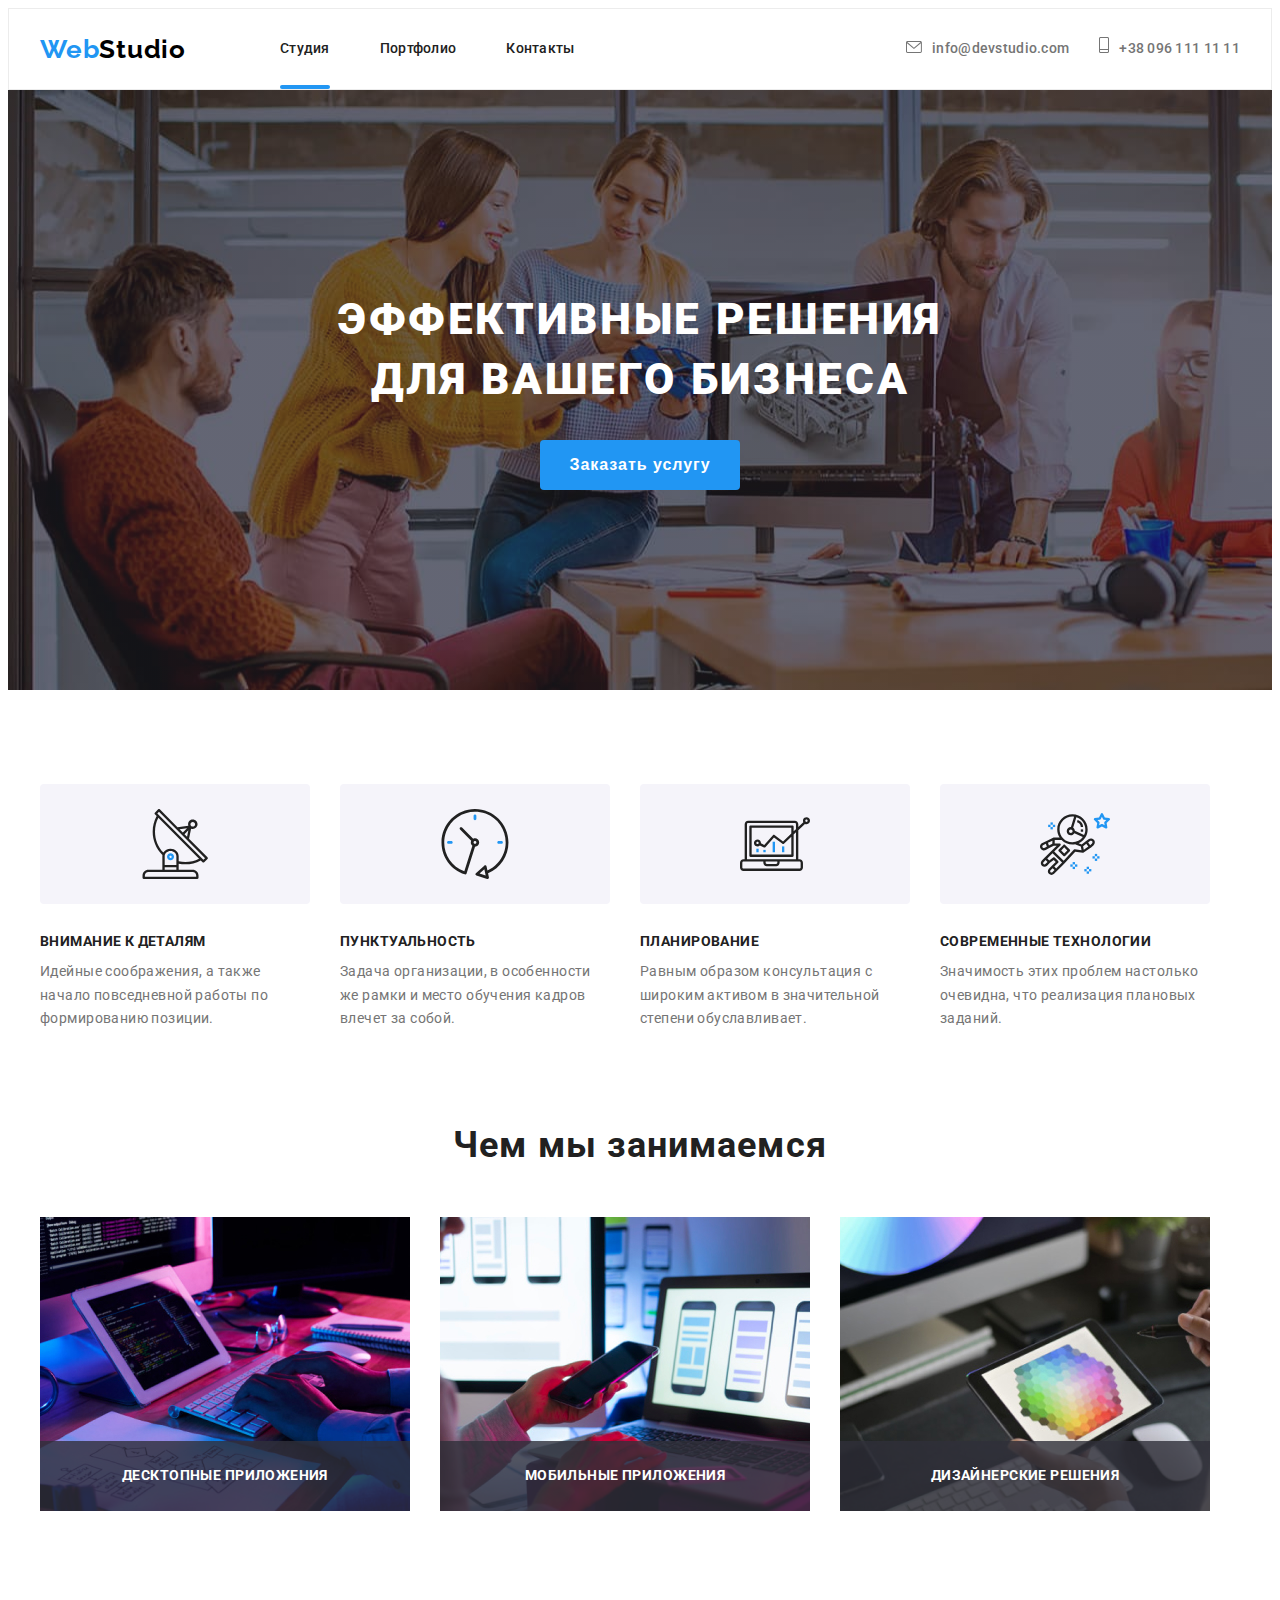
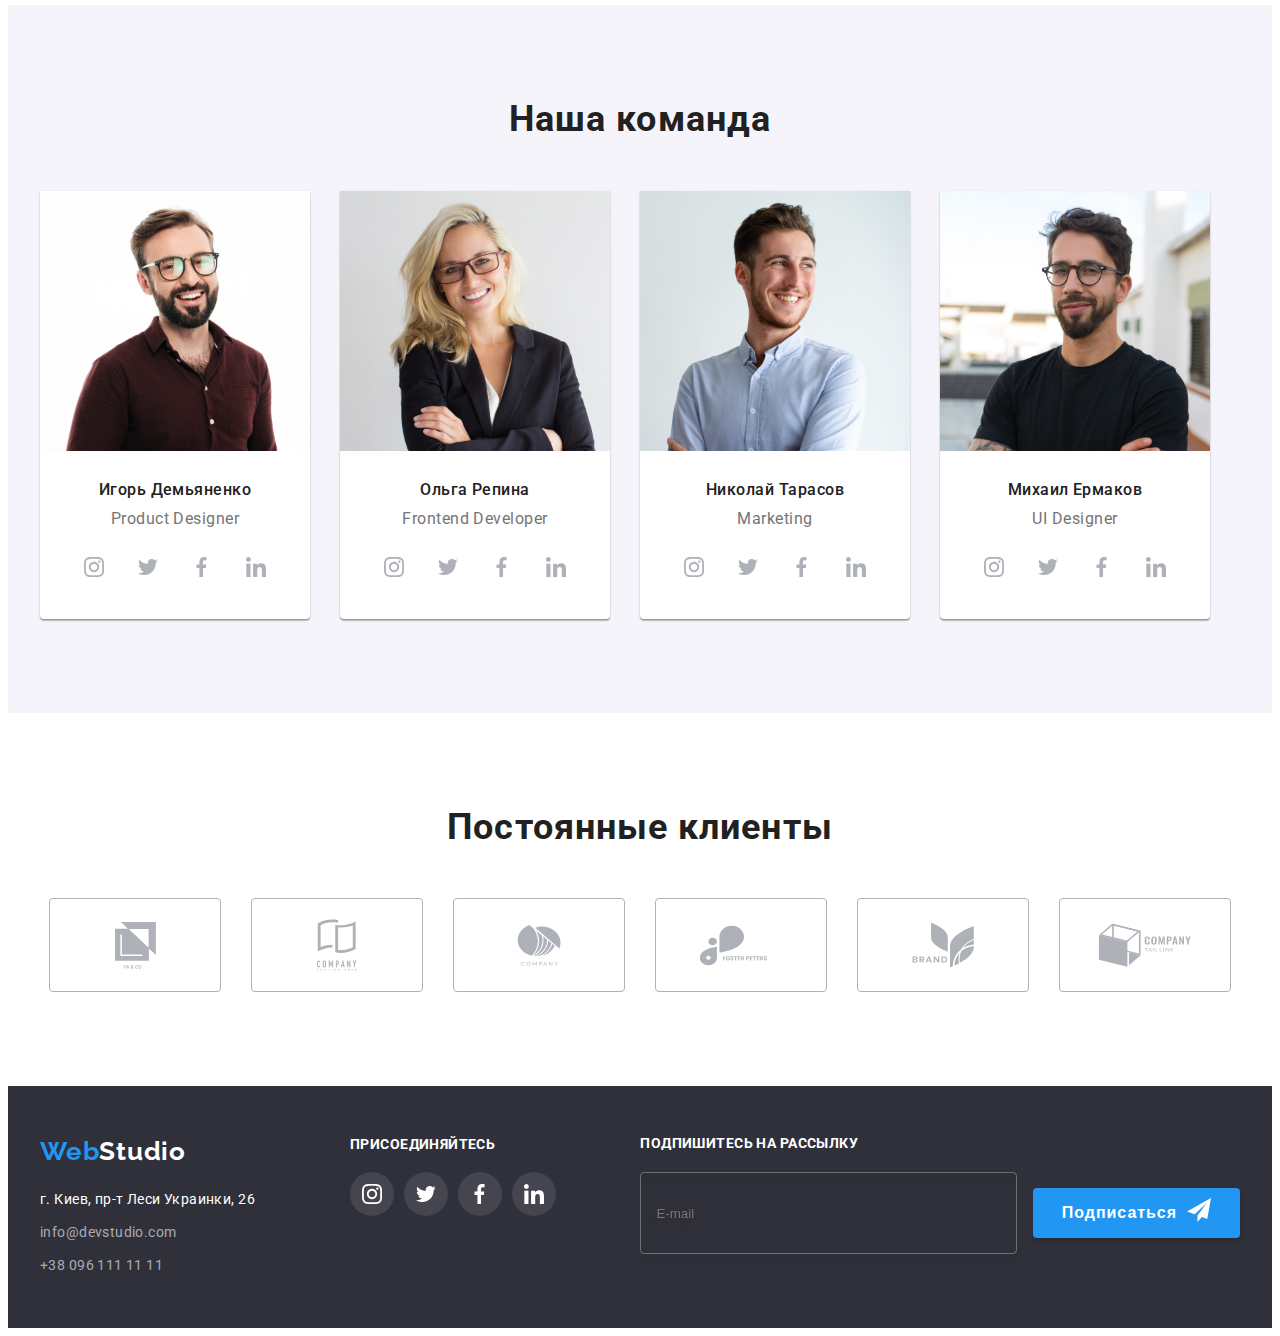
==== index.html @ 1a4e384a "Initial commit" ====
<!DOCTYPE html>
<html lang="ru">
    <head>
        <meta charset="utf-8" />
        <meta name="viewport" content="width=divice-width, initial-scale=1.0" />
        <title> WebStudio </title>
        <link rel="preconnect" href="https://fonts.googleapis.com">
        <link rel="preconnect" href="https://fonts.gstatic.com" crossorigin>
        <link
            href="https://fonts.googleapis.com/css2?family=Raleway:wght@700&family=Roboto:wght@400;500;700;900&display=swap"
            rel="stylesheet">
        <link rel="stylesheet" href="https://cdnjs.cloudflare.com/ajax/libs/modern-normalize/1.1.0/modern-normalize.min.css"
            integrity="sha512-wpPYUAdjBVSE4KJnH1VR1HeZfpl1ub8YT/NKx4PuQ5NmX2tKuGu6U/JRp5y+Y8XG2tV+wKQpNHVUX03MfMFn9Q=="
            crossorigin="anonymous" referrerpolicy="no-referrer" />
        <link rel="stylesheet" href="./css/styles.css">
        <link rel="stylesheet" href="./css/main.css">
    </head>
    <body>
        <header class="header">
            <div class="container header__container">
                <a class="header__logo logo link" href="/">Web<span class="logo__black">Studio</span></a>
                <nav class="nav">
                    <ul class="nav-list header__list list">
                        <li class="nav-list__item">
                            <a class="link nav-list__link nav-list__link--current" href="/">Студия</a>
                        </li>
                        <li class="nav-list__item">
                            <a class="link nav-list__link" href="./portfolio.html">Портфолио</a>
                        </li>
                        <li class="nav-list__item">
                            <a class="link nav-list__link" href="#">Контакты</a>
                        </li>
                    </ul>
                </nav>
                <ul class="list header__list header-contacts">
                    <li class="header-contacts__item">
                        <a class="link header-contacts__link" href="mailto:info@devstudio.com"><svg class="header-contacts__icon" width="16" height="12"><use href="./images/icons.svg#icon-envelope"></use></svg>info@devstudio.com</a>
                    </li>
                    <li class="header-contacts__item">
                        <a class="link header-contacts__link" href="tel:+380961111111"><svg class="header-contacts__icon" width="10" height="16"><use href="./images/icons.svg#icon-phone"></use></svg>+38 096 111 11 11</a>
                    </li>
                </ul>
            </div>
        </header>

        

        <main>
            <section class="hero">
                <div class="container hero__container">
                    <h1 class="hero__title">Эффективные решения <br /> для вашего бизнеса</h1>
                    <button data-modal-open class="button hero__button" type="button">Заказать услугу</button>
                </div>
            </section>
            <section class="advantages">
                <div class="advantages__container container">
                    <h2 class="visually-hidden">Наши преймущества</h2>
                    <ul class="advantages__list">
                        <li class="advantages__item">
                            <div class="advantages__icon-box">
                                <svg class="advantages__icon" width="70" height="70"><use href="./images/icons.svg#icon-antenna"></use></svg>
                            </div>
                            <h3 class="advantages__title title">
                                Внимание к деталям
                            </h3>
                            <p class="advantages__text">
                                Идейные соображения, а также начало повседневной работы по формированию позиции.
                            </p>
                        </li>
                        <li class="advantages__item">
                            <div class="advantages__icon-box">
                                <svg class="advantages__icon" width="70" height="70">
                                    <use href="./images/icons.svg#icon-clock"></use>
                                </svg>
                            </div>
                            <h3 class="advantages__title title">
                                Пунктуальность
                            </h3>
                            <p class="advantages__text">
                                Задача организации, в особенности же рамки и место обучения кадров влечет за собой.
                            </p>
                        </li>
                        <li class="advantages__item">
                            <div class="advantages__icon-box">
                                <svg class="advantages__icon" width="70" height="70">
                                    <use href="./images/icons.svg#icon-diagram"></use>
                                </svg>
                            </div>
                            <h3 class="advantages__title title">
                                Планирование
                            </h3>
                            <p class="advantages__text">
                                Равным образом консультация с широким активом в значительной степени обуславливает.
                            </p>
                        </li>
                        <li class="advantages__item">
                            <div class="advantages__icon-box">
                                <svg class="advantages__icon" width="70" height="70">
                                    <use href="./images/icons.svg#icon-astronaut"></use>
                                </svg>
                            </div>
                            <h3 class="advantages__title title">
                                Современные технологии
                            </h3>
                            <p class="advantages__text">
                                Значимость этих проблем настолько очевидна, что реализация плановых заданий.
                            </p>
                        </li>
                    </ul>
                </div>
            </section>
            <section class="work">
                <div class="work__container container">
                    <h2 class="work__title title">Чем мы занимаемся</h2>
                    <ul class="work__list list">
                        <li class="work__item">
                            <img src="./images/section-photo1.jpg" alt="Програмист за роботой" width="370" height="294">
                            <p class="work__text">Десктопные приложения</p>
                        </li>
                        <li class="work__item">
                            <img src="./images/section-photo2.jpg" alt="Разработка мобильных приложений" width="370" height="294">
                            <p class="work__text">Мобильные приложения</p>
                        </li>
                        <li class="work__item">
                            <img src="./images/section-photo3.jpg" alt="Веб-дизайн" width="370" height="294">
                            <p class="work__text">Дизайнерские решения</p>
                        </li>
                    </ul>
                </div>
            </section>
            <section class="team">
                <div class="team__container container">
                    <h2 class="team__title title">Наша команда</h2>
                    <ul class="team__list list cards">
                        <li class="cards__item">
                            <img src="./images/ihor.jpg" alt="Игорь Демьяненко" width="270" height="260" />
                            <h3 class="cards__title title">Игорь Демьяненко</h3>
                            <p class="cards__text">Product Designer</p>
                            <ul class="list cards__social social">
                                <li class="social__item">
                                    <a class="social__link" href="https://www.instagram.com/" target="_blank" rel="noopener noreferrer">
                                        <svg class="social__icon" width="20" height="20">
                                            <use href="./images/icons.svg#icon-instagram"></use>
                                        </svg>
                                    </a>
                                </li>
                                <li class="social__item">
                                    <a class="social__link" href="https://www.twitter.com/" target="_blank" rel="noopener noreferrer">
                                        <svg class="social__icon" width="20" height="20">
                                            <use href="./images/icons.svg#icon-twitter"></use>
                                        </svg>
                                    </a>
                                </li>
                                <li class="social__item">
                                    <a class="social__link" href="https://www.facebook.com/" target="_blank" rel="noopener noreferrer">
                                        <svg class="social__icon" width="20" height="20">
                                            <use href="./images/icons.svg#icon-facebook"></use>
                                        </svg>
                                    </a>
                                </li>
                                <li class="social__item">
                                    <a class="social__link" href="https://www.linkedin.com/" target="_blank" rel="noopener noreferrer">
                                        <svg class="social__icon" width="20" height="20">
                                            <use href="./images/icons.svg#icon-linkedin"></use>
                                        </svg>
                                    </a>
                                </li>
                            </ul>
                        </li>
                        <li class="cards__item">
                            <img src="./images/olga.jpg" alt="Ольга Репина" width="270" height="260" />
                            <h3 class="cards__title title">Ольга Репина</h3>
                            <p class="cards__text">Frontend Developer</p>
                            <ul class="list cards__social social">
                                <li class="social__item">
                                    <a class="social__link" href="https://www.instagram.com/" target="_blank" rel="noopener noreferrer">
                                        <svg class="social__icon" width="20" height="20">
                                            <use href="./images/icons.svg#icon-instagram"></use>
                                        </svg>
                                    </a>
                                </li>
                                <li class="social__item">
                                    <a class="social__link" href="https://www.twitter.com/" target="_blank" rel="noopener noreferrer">
                                        <svg class="social__icon" width="20" height="20">
                                            <use href="./images/icons.svg#icon-twitter"></use>
                                        </svg>
                                    </a>
                                </li>
                                <li class="social__item">
                                    <a class="social__link" href="https://www.facebook.com/" target="_blank" rel="noopener noreferrer">
                                        <svg class="social__icon" width="20" height="20">
                                            <use href="./images/icons.svg#icon-facebook"></use>
                                        </svg>
                                    </a>
                                </li>
                                <li class="social__item">
                                    <a class="social__link" href="https://www.linkedin.com/" target="_blank" rel="noopener noreferrer">
                                        <svg class="social__icon" width="20" height="20">
                                            <use href="./images/icons.svg#icon-linkedin"></use>
                                        </svg>
                                    </a>
                                </li>
                            </ul>
                        </li>
                        <li class="cards__item">
                            <img src="./images/nikolay.jpg" alt="Николай Тарасов" width="270" height="260" />
                            <h3 class="cards__title title">Николай Тарасов</h3>
                            <p class="cards__text">Marketing</p>
                            <ul class="list cards__social social">
                                <li class="social__item">
                                    <a class="social__link" href="https://www.instagram.com/" target="_blank" rel="noopener noreferrer">
                                        <svg class="social__icon" width="20" height="20">
                                            <use href="./images/icons.svg#icon-instagram"></use>
                                        </svg>
                                    </a>
                                </li>
                                <li class="social__item">
                                    <a class="social__link" href="https://www.twitter.com/" target="_blank" rel="noopener noreferrer">
                                        <svg class="social__icon" width="20" height="20">
                                            <use href="./images/icons.svg#icon-twitter"></use>
                                        </svg>
                                    </a>
                                </li>
                                <li class="social__item">
                                    <a class="social__link" href="https://www.facebook.com/" target="_blank" rel="noopener noreferrer">
                                        <svg class="social__icon" width="20" height="20">
                                            <use href="./images/icons.svg#icon-facebook"></use>
                                        </svg>
                                    </a>
                                </li>
                                <li class="social__item">
                                    <a class="social__link" href="https://www.linkedin.com/" target="_blank" rel="noopener noreferrer">
                                        <svg class="social__icon" width="20" height="20">
                                            <use href="./images/icons.svg#icon-linkedin"></use>
                                        </svg>
                                    </a>
                                </li>
                            </ul>
                        </li>
                        <li class="cards__item">
                            <img src="./images/mikhail.jpg" alt="Михаил Ермаков" width="270" height="260" />
                            <h3 class="cards__title title">Михаил Ермаков</h3>
                            <p class="cards__text">UI Designer</p>
                            <ul class="list cards__social social">
                                <li class="social__item">
                                    <a class="social__link" href="https://www.instagram.com/" target="_blank" rel="noopener noreferrer">
                                        <svg class="social__icon" width="20" height="20">
                                            <use href="./images/icons.svg#icon-instagram"></use>
                                        </svg>
                                    </a>
                                </li>
                                <li class="social__item">
                                    <a class="social__link" href="https://www.twitter.com/" target="_blank" rel="noopener noreferrer">
                                        <svg class="social__icon" width="20" height="20">
                                            <use href="./images/icons.svg#icon-twitter"></use>
                                        </svg>
                                    </a>
                                </li>
                                <li class="social__item">
                                    <a class="social__link" href="https://www.facebook.com/" target="_blank" rel="noopener noreferrer">
                                        <svg class="social__icon" width="20" height="20">
                                            <use href="./images/icons.svg#icon-facebook"></use>
                                        </svg>
                                    </a>
                                </li>
                                <li class="social__item">
                                    <a class="social__link" href="https://www.linkedin.com/" target="_blank" rel="noopener noreferrer">
                                        <svg class="social__icon" width="20" height="20">
                                            <use href="./images/icons.svg#icon-linkedin"></use>
                                        </svg>
                                    </a>
                                </li>
                            </ul>
                        </li>
                    </ul>
                </div> 
            </section>
            <section class="clients">
                <div class="clients__container container">
                    <h2 class="clients__title title">Постоянные клиенты</h2>
                    <ul class="clients__list">
                        <li class="clients__item">
                            <a class="clients__link" href="#">
                                <svg class="icon" width="41" height="47">
                                    <use href="./images/icons.svg#icon-company-01"></use>
                                </svg>
                            </a>
                        </li>
                        <li class="clients__item">
                            <a class="clients__link" href="#">
                                <svg class="icon" width="40" height="52">
                                    <use href="./images/icons.svg#icon-company-02"></use>
                                </svg>
                            </a>
                        </li>
                        <li class="clients__item">
                            <a class="clients__link" href="#">
                                <svg class="icon" width="44" height="42">
                                    <use href="./images/icons.svg#icon-company-03"></use>
                                </svg>
                            </a>
                        </li>
                        <li class="clients__item">
                            <a class="clients__link" href="#">
                                <svg class="icon" width="85" height="41">
                                    <use href="./images/icons.svg#icon-company-04"></use>
                                </svg>
                            </a>
                        </li>
                        <li class="clients__item">
                            <a class="clients__link" href="#">
                                <svg class="icon" width="63" height="46">
                                    <use href="./images/icons.svg#icon-company-05"></use>
                                </svg>
                            </a>
                        </li>
                        <li class="clients__item">
                            <a class="clients__link" href="#">
                                <svg class="icon" width="94" height="44">
                                    <use href="./images/icons.svg#icon-company-06"></use>
                                </svg>
                            </a>
                        </li>
                    </ul>
                </div>
            </section>
        </main>
        <footer class="footer">
            <div class="footer__container container">
                <div class="footer__contacts">
                    <a class="footer__logo logo link" href="/">Web<span class="logo__white">Studio</span></a>
                    <address class="footer__address address">
                        <ul class="list address__list">
                            <li class="address__item">
                                <a class="address__link address__mapping link" href="https://goo.gl/maps/MKQ6ixuW8aqWwScH6">г. Киев, пр-т Леси Украинки, 26</a>
                            </li>
                            <li class="address__item">
                                <a class="address__link link" href="mailto:info@devstudio.com">info@devstudio.com</a>
                            </li>
                            <li class="address__item">
                                <a class="address__link link" href="tel:+380961111111">+38 096 111 11 11</a>
                            </li>
                        </ul>
                    </address>
                </div>
                <div class="footer__social-box social-box">
                    <p class="social-box__text">присоединяйтесь</p>
                    <ul class="list footer__social social">
                        <li class="social__item">
                            <a class="social__link social__link--footer" href="https://www.instagram.com/" target="_blank" rel="noopener noreferrer">
                                <svg class="social__icon social__icon--footer" width="20" height="20">
                                    <use href="./images/icons.svg#icon-instagram"></use>
                                </svg>
                            </a>
                        </li>
                        <li class="social__item">
                            <a class="social__link social__link--footer" href="https://www.twitter.com/" target="_blank" rel="noopener noreferrer">
                                <svg class="social__icon social__icon--footer" width="20" height="20">
                                    <use href="./images/icons.svg#icon-twitter"></use>
                                </svg>
                            </a>
                        </li>
                        <li class="social__item">
                            <a class="social__link social__link--footer" href="https://www.facebook.com/" target="_blank" rel="noopener noreferrer">
                                <svg class="social__icon social__icon--footer" width="20" height="20">
                                    <use href="./images/icons.svg#icon-facebook"></use>
                                </svg>
                            </a>
                        </li>
                        <li class="social__item">
                            <a class="social__link social__link--footer " href="https://www.linkedin.com/" target="_blank" rel="noopener noreferrer">
                                <svg class="social__icon social__icon--footer" width="20" height="20">
                                    <use href="./images/icons.svg#icon-linkedin"></use>
                                </svg>
                            </a>
                        </li>
                    </ul>
                </div>
                <div class="footer__join-box join">
                    <p class="join__text">Подпишитесь на рассылку</p>
                    <form class="join__mail">
                        <label class="join__mail-field">
                            <input type="email" 
                            name="mail" 
                            class="join__mail-input" 
                            placeholder="E-mail"/>
                        </label>
                        <button type="join__submit" class="button join__submit">Подписаться
                            <svg class="join__icon" width="24" height="24">
                                <use href="./images/icons.svg#icon-send"></use>
                            </svg>
                        </button>
                    </form>
                </div>
            </div>
        </footer>
        <div class="backdrop is-hidden" data-modal>
            <div class="modal">
                <button class="modal__close" data-modal-close><svg class="close-icon" width="11" height="11">
                        <use href="./images/icons.svg#icon-close">
        
                        </use>
                    </svg>
                </button>
                <p class="modal__title">Оставьте свои данные, мы вам перезвоним</p>
                <form class="modal__form">
                    <div class="modal__field">
                        <label for="user-name" class="modal__label">Имя</label>
                        <div class="modal__input-wrap">
                            <input type="text" class="modal__input" name="user-name" id="user-name" minlength="5" required />
                            <svg class="modal__icon" width="18" height="18">
                                <use href="./images/icons.svg#icon-name"></use>
                            </svg>
                        </div>
                    </div>
                    <div class="modal__field">
                        <label for="user-tel" class="modal__label">Телефон</label>
                        <div class="modal__input-wrap">
                            <input type="tel" class="modal__input" name="user-tel" id="user-tel" required />
                            <svg class="modal__icon" width="18" height="18">
                                <use href="./images/icons.svg#icon-tel"></use>
                            </svg>
                        </div>
                    </div>
                    <div class="modal__field">
                        <label for="user-email" class="modal__label">Почта</label>
                        <div class="modal__input-wrap">
                            <input type="email" class="modal__input" name="user-email" id="user-email" required />
                            <svg class="modal__icon" width="18" height="18">
                                <use href="./images/icons.svg#icon-mail"></use>
                            </svg>
                        </div>
                    </div>
                    <div class="modal__field">
                        <label for="user-text" class="modal__label">Комментарий</label>
                        <textarea class="modal__text" name="user-text" id="user-text" placeholder="Введите текст"></textarea>
                    </div>
                    <input type="checkbox" name="policy" id="policy" class="modal__check visually-hidden">
                    <label class="modal__check-text" for="policy">Соглашаюсь с рассылкой и принимаю&nbsp;<a class="modal__terms">Условия
                            договора</a></label>
                    <div class="modal__button-wrap">
                        <button class="modal__button" type="submit">Отправить</button>
                    </div>
                </form>
            </div>
        </div>
        <script src="js/modal.js"></script>
    </body>
</html>
---- css/styles.css ----
/* General styles */

/* Logo  */

/* Rest of the header */

/* Hero */

/* Advantages */

/* Work section */

/* Team section  */

/* Our clients */

/* Footer */

/* Backdrop-modal  */

/* Portfolio */
---- css/main.css ----
.visually-hidden {
  position: absolute;
  white-space: nowrap;
  width: 1px;
  height: 1px;
  overflow: hidden;
  border: 0;
  padding: 0;
  clip: rect(0 0 0 0);
  clip-path: inset(50%);
  margin: -1px;
}

:root {
  --primary-text-color: #757575;
  --primary-bg-color: #ffffff;
  --secondary-bg-color: #f5f4fa;
  --footer-hero-bg-color: #2f303a;
  --title-link-color: #212121;
  --secondary-link-color: #757575;
  --accent-color: #2196f3;
  --logo-up-color: #000000;
  --logo-down-color: #ffffff;
  --address-color: #ffffff;
  --address-secondary-color: rgba(255, 255, 255, 0.6);
}

.backdrop {
  position: fixed;
  top: 0;
  left: 0;
  width: 100vw;
  height: 100vh;
  background-color: rgba(0, 0, 0, 0.2);
  z-index: 999;
}

.backdrop.is-hidden {
  opacity: 0;
  pointer-events: none;
}

.modal {
  min-width: 528px;
  min-height: 581px;
  padding: 40px;
  box-sizing: border-box;
  position: absolute;
  top: 50%;
  left: 50%;
  transform: translate(-50%, -50%);
  background: var(--primary-bg-color);
  box-shadow: 0px 1px 3px rgba(0, 0, 0, 0.12), 0px 1px 1px rgba(0, 0, 0, 0.14), 0px 2px 1px rgba(0, 0, 0, 0.2);
  border-radius: 4px;
}

.modal__close {
  position: absolute;
  top: 8px;
  right: 8px;
  display: flex;
  align-items: center;
  justify-content: center;
  min-width: 30px;
  min-height: 30px;
  padding: 0;
  border: 1px solid rgba(0, 0, 0, 0.1);
  border-radius: 50%;
  background-color: transparent;
  transition: fill 250ms cubic-bezier(0.4, 0, 0.2, 1);
}

.modal__close:hover, .modal__close:focus {
  fill: var(--accent-color);
}

.modal__title {
  font-weight: bold;
  font-size: 20px;
  line-height: 1.15;
  text-align: center;
  letter-spacing: 0.03em;
  margin-bottom: 12px;
  color: #212121;
}

.modal__input {
  outline: none;
  width: 100%;
  height: 40px;
  border: 1px solid rgba(33, 33, 33, 0.2);
  border-radius: 4px;
  background-color: transparent;
  padding-left: 42px;
  padding-right: 15px;
  transition: border-color 250ms cubic-bezier(0.4, 0, 0.2, 1);
}

.modal__text {
  outline: none;
  width: 100%;
  height: 120px;
  border: 1px solid rgba(33, 33, 33, 0.2);
  border-radius: 4px;
  background-color: transparent;
  padding: 12px 16px;
  resize: none;
  transition: border-color 250ms cubic-bezier(0.4, 0, 0.2, 1);
}

.modal__field {
  margin-bottom: 10px;
}

.modal__field:last-child {
  margin-bottom: 20px;
}

.modal__label {
  display: block;
  margin-bottom: 4px;
  font-style: 12px;
  line-height: 1.14;
  letter-spacing: 0.01em;
  color: var(--primary-text-color);
}

.modal__input-wrap {
  position: relative;
}

.modal__icon {
  position: absolute;
  top: 50%;
  left: 15px;
  transform: translateY(-50%);
  transition: fill 250ms cubic-bezier(0.4, 0, 0.2, 1);
}

.modal__input:focus + .modal__icon {
  fill: var(--accent-color);
}

.modal__input:focus,
.modal__text:focus {
  border-color: var(--accent-color);
}

.modal__check-text {
  font-size: 14px;
  line-height: 1.71;
  letter-spacing: 0.03em;
  color: var(--primary-text-color);
  display: flex;
  justify-content: center;
  align-items: center;
  margin-bottom: 30px;
}

.modal__check-text::before {
  content: "";
  width: 16px;
  height: 15px;
  border: 2px solid var(--title-link-color);
  display: block;
  border-radius: 2px;
  margin-right: 9px;
}

.modal__check:checked + .modal__check-text::before {
  background-image: url(../images/check.svg);
  border: none;
  background-position: center;
  background-repeat: no-repeat;
}

.modal__terms {
  cursor: pointer;
  text-decoration: underline;
  color: var(--accent-color);
}

.modal__check {
  text-align: center;
}

.modal__button-wrap {
  display: flex;
  justify-content: center;
}

.modal__button {
  background: var(--accent-color);
  box-shadow: 0px 4px 4px rgba(0, 0, 0, 0.15);
  border: none;
  border-radius: 4px;
  padding: 10px 55px;
  font-weight: bold;
  font-size: 16px;
  line-height: 1.87;
  display: flex;
  align-items: center;
  text-align: center;
  letter-spacing: 0.06em;
  color: var(--address-color);
}

.modal__button:active {
  background: #188ce8;
}

.container {
  margin-right: auto;
  margin-left: auto;
  width: 1200px;
  padding-left: 15px;
  padding-right: 15px;
}

.title {
  color: var(--title-link-color);
  font-weight: 700;
  font-size: 36px;
  line-height: 1.17;
}

.logo {
  font-family: "Raleway", sans-serif;
  font-weight: 700;
  font-size: 26px;
  line-height: 1.19;
  color: var(--accent-color);
  letter-spacing: 0.03em;
  margin-right: 94px;
}

.logo__black {
  color: var(--logo-up-color);
}

.logo__white {
  color: var(--logo-down-color);
}

.social {
  display: flex;
  justify-content: center;
}

.social__item {
  display: flex;
  justify-content: center;
  align-items: center;
}

.social__item:not(:last-child) {
  margin-right: 10px;
}

.social__link {
  display: flex;
  align-items: center;
  justify-content: center;
  width: 44px;
  height: 44px;
  background-color: var(--address-color);
  fill: #afb1b8;
  transition: background-color 250ms cubic-bezier(0.4, 0, 0.2, 1), fill 250ms cubic-bezier(0.4, 0, 0.2, 1);
  border-radius: 50%;
}

.social__link:hover, .social__link:focus {
  background-color: var(--accent-color);
  fill: var(--primary-bg-color);
}

.social__link--footer {
  background-color: rgba(255, 255, 255, 0.1);
  fill: var(--address-color);
}

body {
  color: var(--primary-text-color);
  background-color: var(--primary-bg-color);
  font-family: Roboto, sans-serif;
  font-size: 14px;
  line-height: 1.71;
  letter-spacing: 0.03em;
}

img {
  display: block;
}

.button {
  border: none;
  outline: none;
}

.link {
  text-decoration: none;
}

ol,
ul {
  list-style: none;
  margin: 0;
  padding: 0;
}

h1,
h2,
h3,
h4,
h5,
h6,
li,
p {
  margin: 0;
  padding: 0;
}

.header {
  border: 1px solid #ececec;
}

.header__container {
  display: flex;
  align-items: center;
  height: 80px;
}

.nav-list__link {
  font-weight: 500;
  font-size: 14px;
  line-height: 1.14;
  letter-spacing: 0.02em;
  color: var(--title-link-color);
  transition: color 250ms cubic-bezier(0.4, 0, 0.2, 1);
  padding: 33px 0;
  position: relative;
}

.nav-list__link--current::after {
  content: "";
  position: absolute;
  left: 0;
  bottom: 0;
  display: block;
  width: 100%;
  height: 4px;
  background-color: var(--accent-color);
  border-radius: 2px;
}

.header-contacts {
  margin-left: auto;
}

.header-contacts__item:first-child {
  margin-right: 30px;
}

.header__list {
  display: flex;
}

.nav-list__item:not(:last-child) {
  margin-right: 50px;
}

.header-contacts__link {
  font-weight: 500;
  font-size: 14px;
  line-height: 1.14;
  letter-spacing: 0.02em;
  color: var(--secondary-link-color);
  transition: color 250ms cubic-bezier(0.4, 0, 0.2, 1);
  align-items: center;
}

.header .list .link:hover,
.header .list .link:focus {
  color: var(--accent-color);
}

.header-contacts__link:hover,
.header-contacts__link:focus,
.header-contacts__icon:hover,
.header-contacts__icon:focus {
  color: var(--accent-color);
  --color2: var(--accent-color);
}

.header-contacts__icon {
  margin-right: 10px;
}

.hero {
  background-color: var(--footer-hero-bg-color);
  background-image: linear-gradient(rgba(47, 48, 58, 0.4), rgba(47, 48, 58, 0.4)), url(../images/hero.jpg);
  padding-top: 200px;
  padding-bottom: 200px;
}

.hero__container {
  display: flex;
  justify-content: center;
  align-items: center;
  flex-direction: column;
}

.hero__title {
  color: var(--primary-bg-color);
  font-weight: 900;
  font-size: 44px;
  line-height: 1.36;
  text-align: center;
  letter-spacing: 0.06em;
  text-transform: uppercase;
  margin-bottom: 30px;
}

.hero__button {
  background: var(--accent-color);
  border-radius: 4px;
  color: var(--address-color);
  font-weight: bold;
  font-size: 16px;
  line-height: 1.87;
  text-align: center;
  letter-spacing: 0.06em;
  min-width: 200px;
  min-height: 50px;
  transition: background-color 250ms cubic-bezier(0.4, 0, 0.2, 1), background-color 250ms cubic-bezier(0.4, 0, 0.2, 1);
}

.hero__button:active {
  box-shadow: 0px 4px 4px rgba(0, 0, 0, 0.15);
}

.hero__button:hover, .hero__button:focus {
  background-color: var(--primary-bg-color);
  color: var(--accent-color);
}

.advantages {
  padding-top: 94px;
}

.advantages__list {
  display: flex;
}

.advantages__item {
  width: 270px;
}

.advantages__item:not(:last-child) {
  margin-right: 30px;
}

.advantages__title {
  font-weight: bold;
  font-size: 14px;
  line-height: 1.14;
  letter-spacing: 0.03em;
  text-transform: uppercase;
  margin-bottom: 10px;
}

.advantages__text {
  font-size: 14px;
  line-height: 1.71;
  letter-spacing: 0.03em;
}

.advantages__icon-box {
  display: flex;
  width: 270px;
  height: 120px;
  background-color: var(--secondary-bg-color);
  border-radius: 4px;
  margin-bottom: 30px;
  justify-content: center;
  align-items: center;
}

.work {
  padding-bottom: 94px;
  padding-top: 94px;
}

.work__list {
  display: flex;
}

.work__item {
  margin-right: 30px;
  position: relative;
}

.work__text {
  position: absolute;
  bottom: 0;
  left: 0;
  right: 0;
  margin: 0;
  padding-top: 27px;
  padding-bottom: 27px;
  text-align: center;
  font-weight: bold;
  font-size: 14px;
  line-height: 1.14;
  text-align: center;
  letter-spacing: 0.03em;
  text-transform: uppercase;
  color: var(--address-color);
  background: rgba(47, 48, 58, 0.8);
}

.work__title {
  font-weight: bold;
  font-size: 36px;
  line-height: 1.16;
  text-align: center;
  letter-spacing: 0.03em;
  margin-bottom: 50px;
}

.team {
  background-color: var(--secondary-bg-color);
  padding-bottom: 94px;
  padding-top: 94px;
}

.team__list {
  display: flex;
}

.cards__item {
  background-color: var(--primary-bg-color);
  box-shadow: 0px 1px 3px rgba(0, 0, 0, 0.12), 0px 1px 1px rgba(0, 0, 0, 0.14), 0px 2px 1px rgba(0, 0, 0, 0.2);
  border-radius: 0px 0px 4px 4px;
  padding-bottom: 30px;
  margin-right: 30px;
}

.team__title {
  font-weight: bold;
  font-size: 36px;
  line-height: 1.16;
  text-align: center;
  letter-spacing: 0.03em;
  margin-bottom: 50px;
}

.cards__title {
  font-weight: 500;
  font-size: 16px;
  line-height: 1.18;
  text-align: center;
  letter-spacing: 0.03em;
  margin-bottom: 10px;
  margin-top: 30px;
}

.cards__text {
  font-size: 16px;
  line-height: 1.18;
  text-align: center;
  letter-spacing: 0.03em;
  margin-bottom: 16px;
}

.clients {
  padding: 94px 0;
}

.clients__title {
  font-weight: bold;
  font-size: 36px;
  line-height: 1.16;
  text-align: center;
  letter-spacing: 0.03em;
  margin-bottom: 50px;
}

.clients__list {
  display: flex;
  justify-content: center;
}

.clients__item:not(:last-child) {
  margin-right: 30px;
}

.clients__link {
  display: flex;
  width: 170px;
  height: 92px;
  align-items: center;
  justify-content: center;
  border: 1px solid #afb1b8;
  border-radius: 4px;
  fill: #afb1b8;
  transition: border-color 250ms cubic-bezier(0.4, 0, 0.2, 1);
  transition: fill 250ms cubic-bezier(0.4, 0, 0.2, 1);
}

.clients__link:hover, .clients__link:focus {
  fill: var(--accent-color);
  border: 1px solid var(--accent-color);
}

.footer {
  background-color: var(--footer-hero-bg-color);
  padding-bottom: 50px;
  padding-top: 50px;
}

.footer__container {
  display: flex;
}

.footer__contacts {
  margin-right: 70px;
}

.address__list {
  margin-top: 20px;
}

.address__link {
  color: var(--address-secondary-color);
  font-family: Roboto;
  font-style: normal;
  font-weight: normal;
  font-size: 14px;
  line-height: 1.71;
  letter-spacing: 0.03em;
  transition: color 250ms cubic-bezier(0.4, 0, 0.2, 1);
}

.address__link:hover, .address__link:focus {
  color: var(--accent-color);
}

.address__item:not(:last-child) {
  margin-bottom: 9px;
}

.address__mapping {
  color: var(--address-color);
}

.social-box__text {
  font-weight: bold;
  font-size: 14px;
  line-height: 16px;
  letter-spacing: 0.03em;
  text-transform: uppercase;
  color: var(--address-color);
  margin-bottom: 20px;
}

.join {
  margin-left: auto;
}

.join__text {
  font-weight: bold;
  font-size: 14px;
  line-height: 1.14;
  letter-spacing: 0.03em;
  text-transform: uppercase;
  margin-bottom: 20px;
  color: var(--address-color);
}

.join__mail-input {
  border: 1px solid rgba(255, 255, 255, 0.3);
  filter: drop-shadow(0px 4px 4px rgba(0, 0, 0, 0.15));
  border-radius: 4px;
  background-color: transparent;
  color: var(--address-color);
  margin-right: 12px;
  padding-top: 15px;
  padding-bottom: 15px;
  padding-left: 15px;
  width: 358px;
  height: 50px;
}

.join__submit {
  background-color: var(--accent-color);
  box-shadow: 0px 4px 4px rgba(0, 0, 0, 0.15);
  border-radius: 4px;
  font-weight: bold;
  font-size: 16px;
  display: inline-flex;
  line-height: 1.87;
  text-align: center;
  letter-spacing: 0.06em;
  color: var(--address-color);
  padding: 10px 29px;
  height: 50px;
  transition: color 250ms cubic-bezier(0.4, 0, 0.2, 1), background-color 250ms cubic-bezier(0.4, 0, 0.2, 1);
}

.join__submit:hover, .join__submit:focus {
  background-color: var(--primary-bg-color);
  color: var(--accent-color);
}

.join__icon {
  margin-left: 10px;
  fill: var(--primary-bg-color);
  transition: fill 250ms cubic-bezier(0.4, 0, 0.2, 1);
}

.join__submit:hover .join__icon,
.join__submit:focus .join__icon {
  fill: var(--accent-color);
}

.portfolio {
  padding-top: 94px;
  padding-bottom: 94px;
}

.button-box {
  margin-bottom: 50px;
}

.button-box__list {
  display: flex;
  justify-content: center;
}

.button-box__button {
  background-color: var(--secondary-bg-color);
  border-radius: 4px;
  padding: 6px 22px;
  font-weight: 500;
  font-size: 16px;
  line-height: 1.62;
  text-align: center;
  letter-spacing: 0.03em;
  transition: background-color 250ms cubic-bezier(0.4, 0, 0.2, 1), color 250ms cubic-bezier(0.4, 0, 0.2, 1), box-shadow 250ms cubic-bezier(0.4, 0, 0.2, 1);
}

.button-box__button:hover, .button-box__button:focus {
  color: var(--address-color);
  background-color: var(--accent-color);
  box-shadow: 0px 3px 1px rgba(0, 0, 0, 0.1), 0px 1px 2px rgba(0, 0, 0, 0.08), 0px 2px 2px rgba(0, 0, 0, 0.12);
}

.button-box__item:not(:last-child) {
  margin-right: 8px;
}

.card-box__list {
  display: flex;
  flex-wrap: wrap;
}

.card-box__title {
  font-weight: bold;
  font-size: 18px;
  line-height: 2;
  letter-spacing: 0.06em;
  margin-bottom: 4px;
}

.card-box__text {
  font-size: 16px;
  line-height: 1.87;
  letter-spacing: 0.03em;
  color: var(--primary-text-color);
}

.card-box__img-wrap {
  position: relative;
  overflow: hidden;
}

.card-box__item {
  transition: box-shadow 250ms cubic-bezier(0.4, 0, 0.2, 1);
  width: 370px;
}

.card-box__item:hover, .card-box__item:focus {
  box-shadow: 0px 1px 1px rgba(0, 0, 0, 0.12), 0px 4px 4px rgba(0, 0, 0, 0.06), 1px 4px 6px rgba(0, 0, 0, 0.16);
}

.card-box__item:not(:nth-child(3n + 3)) {
  margin-right: 30px;
}

.card-box__item:not(:nth-last-child(-n + 3)) {
  margin-bottom: 30px;
}

.card-box__overlay-text {
  position: absolute;
  top: 0;
  left: 0;
  padding: 63px 24px;
  transform: translateY(100%);
  font-size: 18px;
  line-height: 1.56;
  letter-spacing: 0.03em;
  color: var(--address-color);
  background-color: rgba(33, 150, 243, 0.9);
  transition: transform 250ms cubic-bezier(0.4, 0, 0.2, 1);
}

.card-box__item:hover .card-box__overlay-text {
  transform: translateY(0);
}

.card-box__info {
  padding: 20px 24px;
  border-right: 1px solid #eeeeee;
  border-left: 1px solid #eeeeee;
  border-bottom: 1px solid #eeeeee;
}
/*# sourceMappingURL=main.css.map */
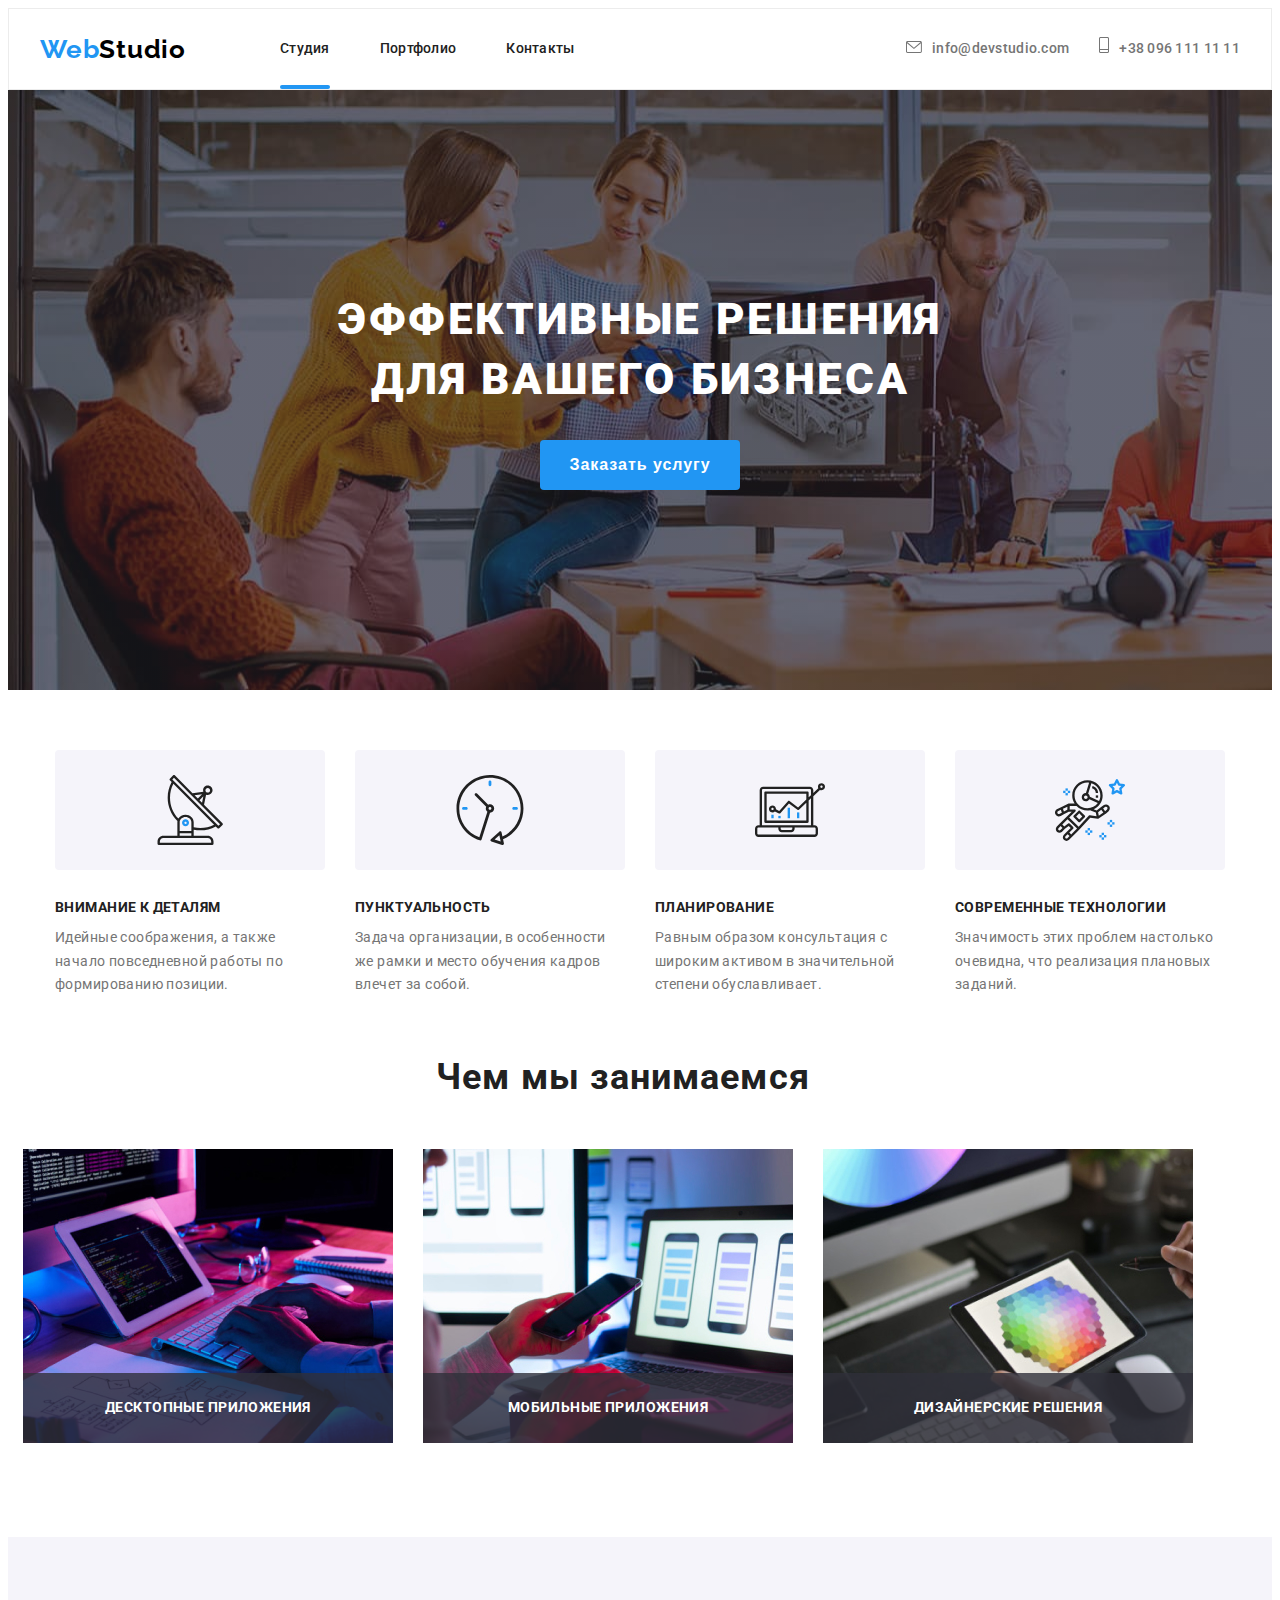
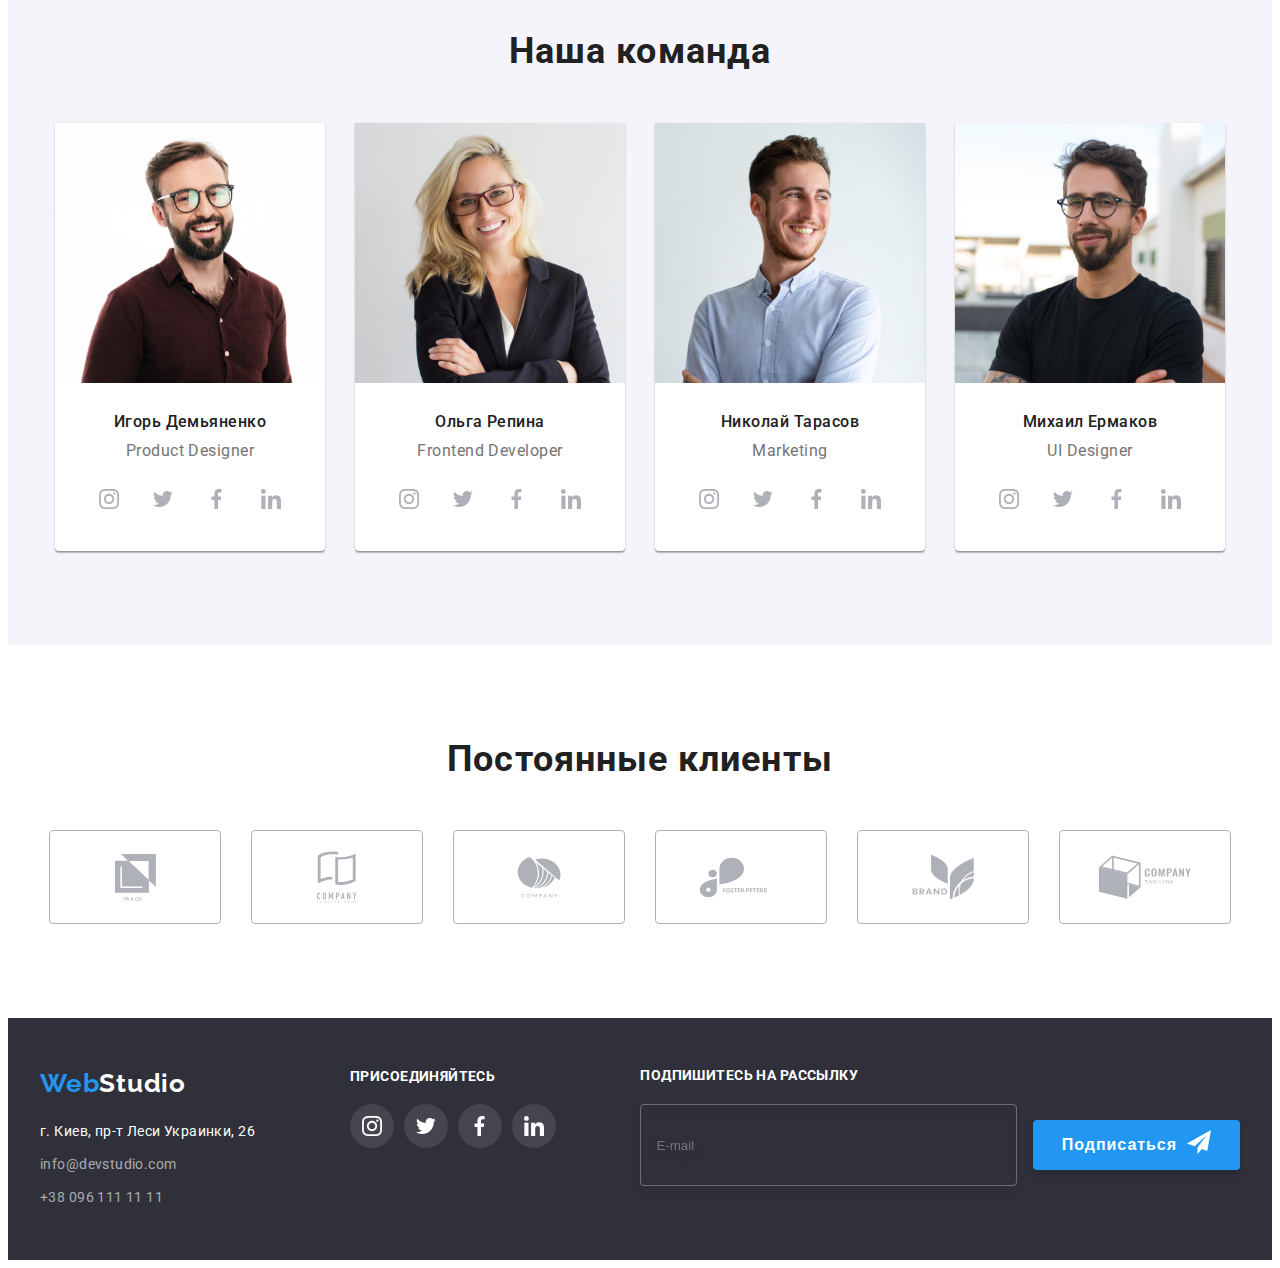
==== commit e49e36c1: "1" ====
--- a/index.html
+++ b/index.html
@@ -51,8 +51,8 @@
                     <h1 class="hero__title">Эффективные решения <br /> для вашего бизнеса</h1>
                     <button data-modal-open class="button hero__button" type="button">Заказать услугу</button>
                 </div>
-            </section>
-            <section class="advantages">
+            </section> 
+            <section class="advantages"> 
                 <div class="advantages__container container">
                     <h2 class="visually-hidden">Наши преймущества</h2>
                     <ul class="advantages__list">
--- a/css/main.css
+++ b/css/main.css
@@ -210,11 +210,28 @@
 }
 
 .container {
-  margin-right: auto;
-  margin-left: auto;
-  width: 1200px;
+  margin: 0 auto;
+  width: 100%;
   padding-left: 15px;
   padding-right: 15px;
+}
+
+@media screen and (min-width: 480px) {
+  .container {
+    width: 480px;
+  }
+}
+
+@media screen and (min-width: 768px) {
+  .container {
+    width: 768px;
+  }
+}
+
+@media screen and (min-width: 1200px) {
+  .container {
+    width: 1200px;
+  }
 }
 
 .title {
@@ -290,6 +307,8 @@
 
 img {
   display: block;
+  width: 100%;
+  height: auto;
 }
 
 .button {
@@ -399,8 +418,15 @@
 .hero {
   background-color: var(--footer-hero-bg-color);
   background-image: linear-gradient(rgba(47, 48, 58, 0.4), rgba(47, 48, 58, 0.4)), url(../images/hero.jpg);
-  padding-top: 200px;
-  padding-bottom: 200px;
+  padding-top: 118px;
+  padding-bottom: 118px;
+}
+
+@media screen and (min-width: 1200px) {
+  .hero {
+    padding-top: 200px;
+    padding-bottom: 200px;
+  }
 }
 
 .hero__container {
@@ -413,12 +439,24 @@
 .hero__title {
   color: var(--primary-bg-color);
   font-weight: 900;
-  font-size: 44px;
+  font-size: 16px;
   line-height: 1.36;
   text-align: center;
   letter-spacing: 0.06em;
   text-transform: uppercase;
   margin-bottom: 30px;
+}
+
+@media screen and (min-width: 768px) {
+  .hero__title {
+    font-size: 26px;
+  }
+}
+
+@media screen and (min-width: 1200px) {
+  .hero__title {
+    font-size: 44px;
+  }
 }
 
 .hero__button {
@@ -445,19 +483,48 @@
 }
 
 .advantages {
-  padding-top: 94px;
+  padding-top: 60px;
+  padding-bottom: 60px;
 }
 
 .advantages__list {
-  display: flex;
+  margin-bottom: -30px;
+}
+
+@media screen and (min-width: 768px) {
+  .advantages__list {
+    display: flex;
+    flex-wrap: wrap;
+    margin-right: -30px;
+    justify-content: center;
+  }
+}
+
+@media screen and (min-width: 1200px) {
+  .advantages__list {
+    display: flex;
+    margin-right: -30px;
+    justify-content: center;
+  }
 }
 
 .advantages__item {
-  width: 270px;
-}
-
-.advantages__item:not(:last-child) {
-  margin-right: 30px;
+  width: 100%;
+  margin-bottom: 30px;
+}
+
+@media screen and (min-width: 768px) {
+  .advantages__item {
+    width: 354px;
+    margin-right: 30px;
+  }
+}
+
+@media screen and (min-width: 1200px) {
+  .advantages__item {
+    width: 270px;
+    margin-right: 30px;
+  }
 }
 
 .advantages__title {
@@ -466,7 +533,20 @@
   line-height: 1.14;
   letter-spacing: 0.03em;
   text-transform: uppercase;
+  text-align: center;
   margin-bottom: 10px;
+}
+
+@media screen and (min-width: 768px) {
+  .advantages__title {
+    text-align: start;
+  }
+}
+
+@media screen and (min-width: 1200px) {
+  .advantages__title {
+    text-align: start;
+  }
 }
 
 .advantages__text {
@@ -477,7 +557,7 @@
 
 .advantages__icon-box {
   display: flex;
-  width: 270px;
+  width: 100%;
   height: 120px;
   background-color: var(--secondary-bg-color);
   border-radius: 4px;
@@ -486,9 +566,28 @@
   align-items: center;
 }
 
+@media screen and (min-width: 768px) {
+  .advantages__icon-box {
+    width: 354px;
+  }
+}
+
+@media screen and (min-width: 1200px) {
+  .advantages__icon-box {
+    width: 270px;
+  }
+}
+
 .work {
   padding-bottom: 94px;
-  padding-top: 94px;
+  display: none;
+}
+
+@media screen and (min-width: 1200px) {
+  .work {
+    width: 1200px;
+    display: block;
+  }
 }
 
 .work__list {
@@ -530,20 +629,69 @@
 
 .team {
   background-color: var(--secondary-bg-color);
-  padding-bottom: 94px;
-  padding-top: 94px;
+  padding-bottom: 60px;
+  padding-top: 60px;
+}
+
+@media screen and (min-width: 1200px) {
+  .team {
+    padding-bottom: 94px;
+    padding-top: 94px;
+  }
 }
 
 .team__list {
-  display: flex;
+  margin-bottom: -30px;
+}
+
+@media screen and (min-width: 768px) {
+  .team__list {
+    display: flex;
+    flex-wrap: wrap;
+    margin-right: -30px;
+    justify-content: center;
+  }
+}
+
+@media screen and (min-width: 1200px) {
+  .team__list {
+    display: flex;
+    flex-wrap: wrap;
+    margin-right: -30px;
+  }
 }
 
 .cards__item {
   background-color: var(--primary-bg-color);
   box-shadow: 0px 1px 3px rgba(0, 0, 0, 0.12), 0px 1px 1px rgba(0, 0, 0, 0.14), 0px 2px 1px rgba(0, 0, 0, 0.2);
   border-radius: 0px 0px 4px 4px;
+  width: 100%;
   padding-bottom: 30px;
-  margin-right: 30px;
+  margin-bottom: 30px;
+}
+
+@media screen and (min-width: 480px) {
+  .cards__item {
+    width: 450px;
+    margin-left: auto;
+    margin-right: auto;
+  }
+}
+
+@media screen and (min-width: 768px) {
+  .cards__item {
+    width: 354px;
+    margin-left: 0;
+    margin-right: 30px;
+  }
+}
+
+@media screen and (min-width: 1200px) {
+  .cards__item {
+    width: 270px;
+    margin-left: 0;
+    margin-right: 30px;
+  }
 }
 
 .team__title {
@@ -553,6 +701,7 @@
   text-align: center;
   letter-spacing: 0.03em;
   margin-bottom: 50px;
+  display: block;
 }
 
 .cards__title {
@@ -563,6 +712,7 @@
   letter-spacing: 0.03em;
   margin-bottom: 10px;
   margin-top: 30px;
+  display: block;
 }
 
 .cards__text {
@@ -571,10 +721,17 @@
   text-align: center;
   letter-spacing: 0.03em;
   margin-bottom: 16px;
+  display: block;
 }
 
 .clients {
-  padding: 94px 0;
+  padding: 60px 0;
+}
+
+@media screen and (min-width: 1200px) {
+  .clients {
+    padding: 94px 0;
+  }
 }
 
 .clients__title {
@@ -583,21 +740,31 @@
   line-height: 1.16;
   text-align: center;
   letter-spacing: 0.03em;
-  margin-bottom: 50px;
+  margin-bottom: 30px;
+}
+
+@media screen and (min-width: 1200px) {
+  .clients__title {
+    margin-bottom: 50px;
+  }
 }
 
 .clients__list {
   display: flex;
+  flex-wrap: wrap;
   justify-content: center;
-}
-
-.clients__item:not(:last-child) {
+  margin-right: -30px;
+  margin-bottom: -30px;
+}
+
+.clients__item {
   margin-right: 30px;
+  margin-bottom: 30px;
 }
 
 .clients__link {
   display: flex;
-  width: 170px;
+  width: 210px;
   height: 92px;
   align-items: center;
   justify-content: center;
@@ -606,6 +773,18 @@
   fill: #afb1b8;
   transition: border-color 250ms cubic-bezier(0.4, 0, 0.2, 1);
   transition: fill 250ms cubic-bezier(0.4, 0, 0.2, 1);
+}
+
+@media screen and (min-width: 768px) {
+  .clients__link {
+    width: 226px;
+  }
+}
+
+@media screen and (min-width: 1200px) {
+  .clients__link {
+    width: 170px;
+  }
 }
 
 .clients__link:hover, .clients__link:focus {
@@ -725,8 +904,8 @@
 }
 
 .portfolio {
-  padding-top: 94px;
-  padding-bottom: 94px;
+  padding-top: 60px;
+  padding-bottom: 60px;
 }
 
 .button-box {
@@ -735,12 +914,22 @@
 
 .button-box__list {
   display: flex;
-  justify-content: center;
+  flex-wrap: wrap;
+  margin-bottom: -15px;
+  margin-right: -8px;
+}
+
+@media screen and (min-width: 768px) {
+  .button-box__list {
+    justify-content: center;
+  }
 }
 
 .button-box__button {
   background-color: var(--secondary-bg-color);
   border-radius: 4px;
+  margin-bottom: 15px;
+  margin-right: 8px;
   padding: 6px 22px;
   font-weight: 500;
   font-size: 16px;
@@ -756,13 +945,16 @@
   box-shadow: 0px 3px 1px rgba(0, 0, 0, 0.1), 0px 1px 2px rgba(0, 0, 0, 0.08), 0px 2px 2px rgba(0, 0, 0, 0.12);
 }
 
-.button-box__item:not(:last-child) {
-  margin-right: 8px;
-}
-
 .card-box__list {
-  display: flex;
-  flex-wrap: wrap;
+  margin-bottom: -30px;
+}
+
+@media screen and (min-width: 768px) {
+  .card-box__list {
+    display: flex;
+    flex-wrap: wrap;
+    margin-right: -30px;
+  }
 }
 
 .card-box__title {
@@ -787,27 +979,35 @@
 
 .card-box__item {
   transition: box-shadow 250ms cubic-bezier(0.4, 0, 0.2, 1);
-  width: 370px;
+  width: 100%;
+  margin-bottom: 30px;
+}
+
+@media screen and (min-width: 768px) {
+  .card-box__item {
+    width: calc(100% / 2 - 30px);
+    margin-right: 30px;
+  }
+}
+
+@media screen and (min-width: 768px) {
+  .card-box__item {
+    width: calc(100% / 3 - 30px);
+    margin-right: 30px;
+  }
 }
 
 .card-box__item:hover, .card-box__item:focus {
   box-shadow: 0px 1px 1px rgba(0, 0, 0, 0.12), 0px 4px 4px rgba(0, 0, 0, 0.06), 1px 4px 6px rgba(0, 0, 0, 0.16);
-}
-
-.card-box__item:not(:nth-child(3n + 3)) {
-  margin-right: 30px;
-}
-
-.card-box__item:not(:nth-last-child(-n + 3)) {
-  margin-bottom: 30px;
 }
 
 .card-box__overlay-text {
   position: absolute;
   top: 0;
   left: 0;
-  padding: 63px 24px;
+  padding: 77px 24px;
   transform: translateY(100%);
+  height: 100%;
   font-size: 18px;
   line-height: 1.56;
   letter-spacing: 0.03em;
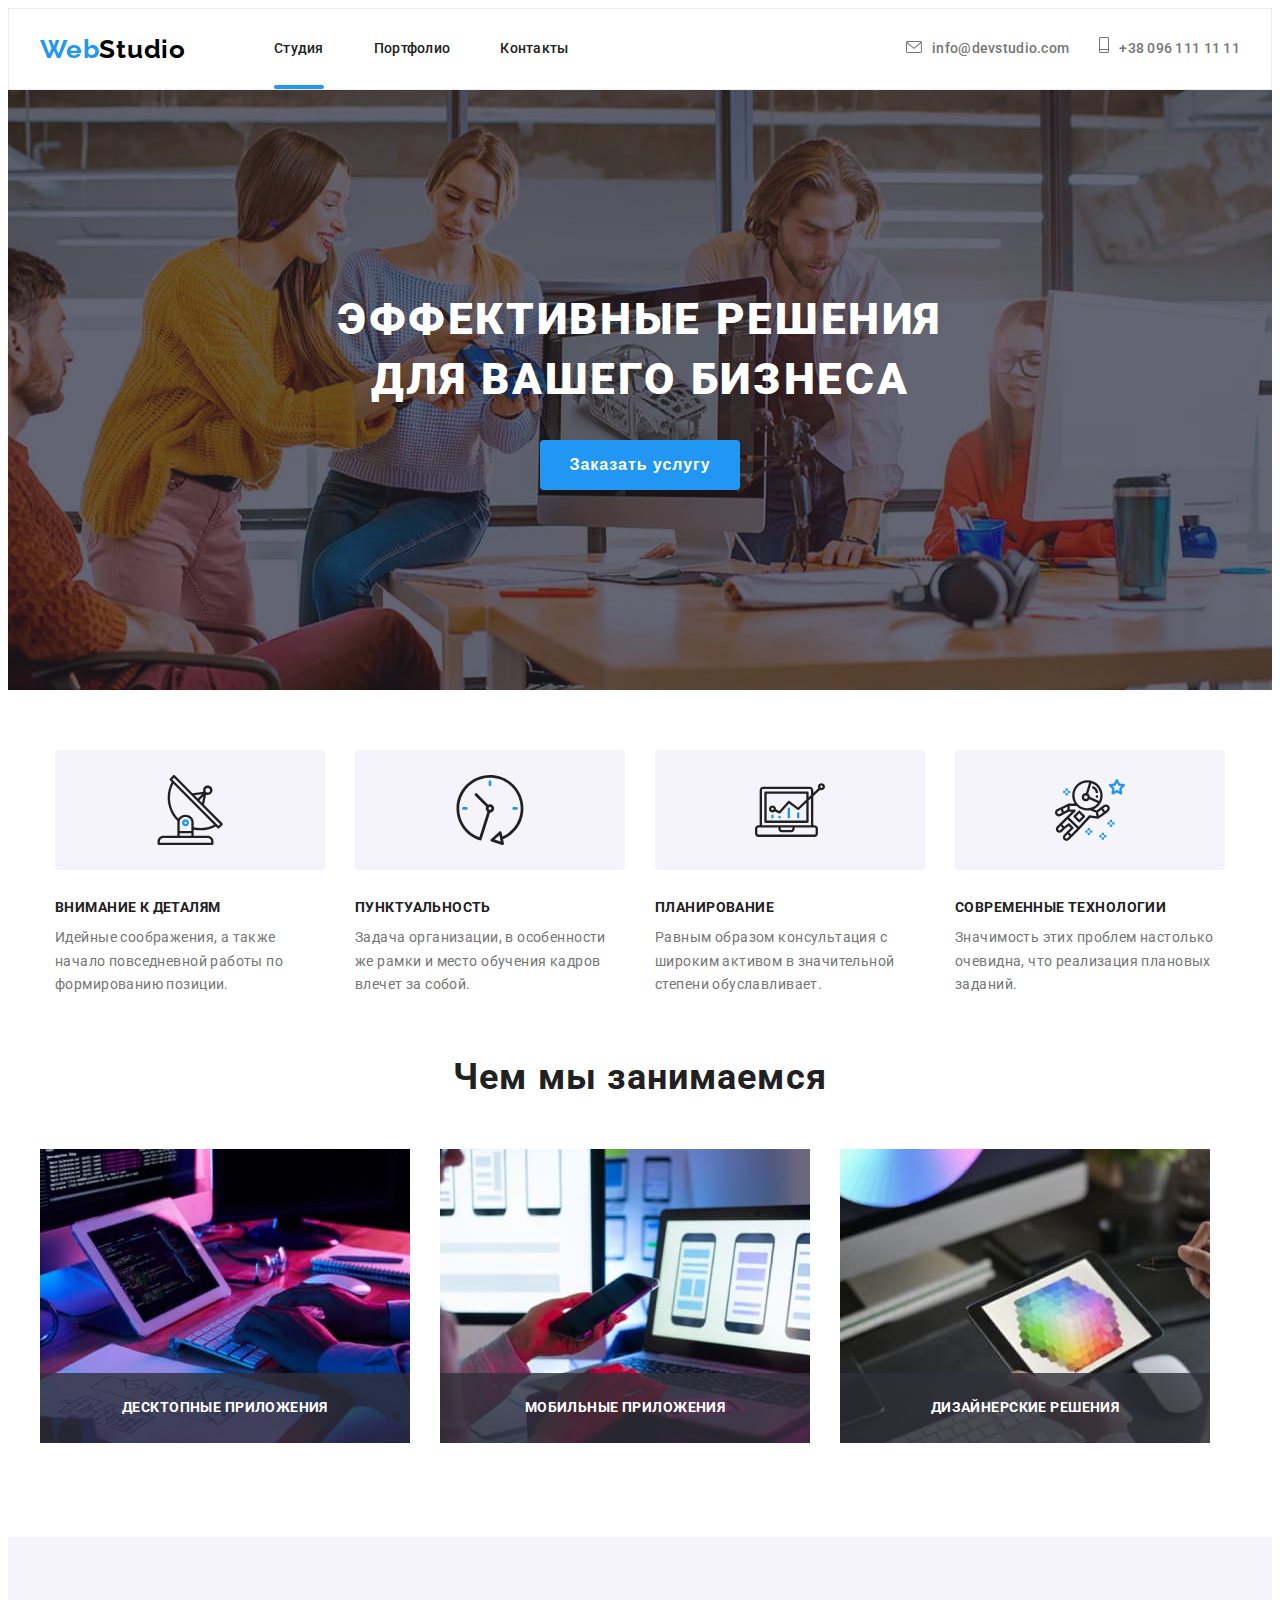
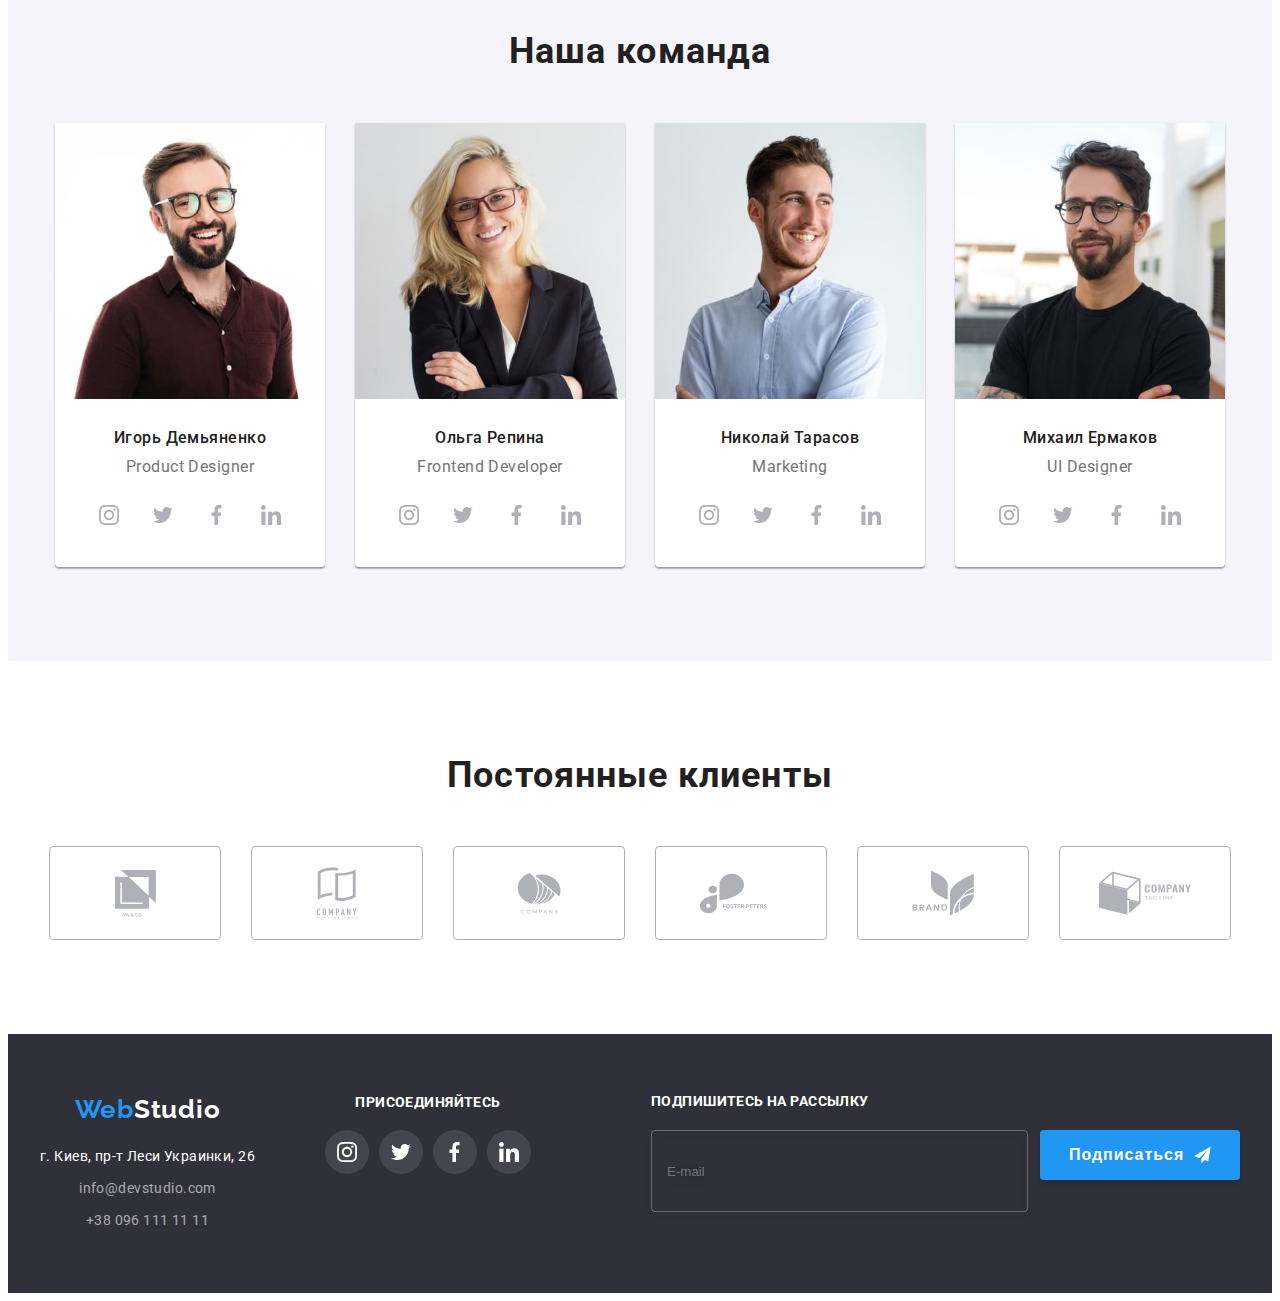
==== commit b69f79d5: "3" ====
--- a/index.html
+++ b/index.html
@@ -19,6 +19,7 @@
         <header class="header">
             <div class="container header__container">
                 <a class="header__logo logo link" href="/">Web<span class="logo__black">Studio</span></a>
+                
                 <nav class="nav">
                     <ul class="nav-list header__list list">
                         <li class="nav-list__item">
@@ -40,11 +41,59 @@
                         <a class="link header-contacts__link" href="tel:+380961111111"><svg class="header-contacts__icon" width="10" height="16"><use href="./images/icons.svg#icon-phone"></use></svg>+38 096 111 11 11</a>
                     </li>
                 </ul>
+                <button type="button" class="open-menu-btn">
+                    <svg class="open-menu-btn__icon" width="40" height="40">
+                        <use href="./images/icons.svg#icon-mob-menu">
+                        </use>
+                    </svg>
+                </button>
+                <div class="mob-menu is-hidden">
+                    <button type="button" class="close-menu-btn">
+                        <svg class="close-menu-btn__icon" width="40" height="40">
+                            <use href="./images/icons.svg#icon-mob-close">
+                            </use>
+                        </svg>
+                    </button>
+                    <nav class="mob-menu-nav">
+                        <ul class="mob-menu-nav__list list">
+                            <li class="mob-menu-nav__item">
+                                <a class="link mob-menu-nav__link mob-menu-nav__link--current" href="/">Студия</a>
+                            </li>
+                            <li class="mob-menu-nav__item">
+                                <a class="link mob-menu-nav__link" href="./portfolio.html">Портфолио</a>
+                            </li>
+                            <li class="mob-menu-nav__item">
+                                <a class="link mob-menu-nav__link" href="#">Контакты</a>
+                            </li>
+                        </ul>
+                    </nav>
+                    <div class="mob-menu-bottom-wrap">
+                        <ul class="list mob-menu-contacts">
+                            <li class="mob-menu-contacts__item">
+                                <a class="link mob-menu-contacts__link--number" href="tel:+380961111111">+38 096 111 11 11</a>
+                            </li>
+                            <li class="mob-menu-contacts__item">
+                                <a class="link mob-menu-contacts__link--mail" href="mailto:info@devstudio.com">info@devstudio.com</a>
+                            </li>
+                        </ul>
+                        <ul class="mob-menu-social">
+                            <li class="mob-menu-social__item">
+                                <a href="" class="mob-menu-social__link link">Instagram</a>
+                            </li>
+                            <li class="mob-menu-social__item">
+                                <a href="" class="mob-menu-social__link link">Twitter</a>
+                            </li>
+                            <li class="mob-menu-social__item">
+                                <a href="" class="mob-menu-social__link link">Facebook</a>
+                            </li>
+                            <li class="mob-menu-social__item">
+                                <a href="" class="mob-menu-social__link link">LinkedIn</a>
+                            </li>
+                        </ul>
+                    </div>
+                </div>
             </div>
         </header>
-
-        
-
         <main>
             <section class="hero">
                 <div class="container hero__container">
@@ -114,15 +163,15 @@
                     <h2 class="work__title title">Чем мы занимаемся</h2>
                     <ul class="work__list list">
                         <li class="work__item">
-                            <img src="./images/section-photo1.jpg" alt="Програмист за роботой" width="370" height="294">
+                            <img srcset="./images/work-1.jpg 1x, ./images/work-1@2x.jpg 2x" src="./images/work-1.jpg" alt="Програмист за роботой" width="370" height="294">
                             <p class="work__text">Десктопные приложения</p>
                         </li>
                         <li class="work__item">
-                            <img src="./images/section-photo2.jpg" alt="Разработка мобильных приложений" width="370" height="294">
+                            <img srcset="./images/work-2.jpg 1x, ./images/work-2@2x.jpg 2x" src="./images/work-2.jpg" alt="Разработка мобильных приложений" width="370" height="294">
                             <p class="work__text">Мобильные приложения</p>
                         </li>
                         <li class="work__item">
-                            <img src="./images/section-photo3.jpg" alt="Веб-дизайн" width="370" height="294">
+                            <img srcset="./images/work-3.jpg 1x, ./images/work-3@2x.jpg 2x" src="./images/work-3.jpg" alt="Веб-дизайн" width="370" height="294">
                             <p class="work__text">Дизайнерские решения</p>
                         </li>
                     </ul>
@@ -133,7 +182,7 @@
                     <h2 class="team__title title">Наша команда</h2>
                     <ul class="team__list list cards">
                         <li class="cards__item">
-                            <img src="./images/ihor.jpg" alt="Игорь Демьяненко" width="270" height="260" />
+                            <img srcset="./images/team1-mobile.jpg 1x, ./images/team1-mobile@2x.jpg 2x" src="./images/team1-mobile.jpg" alt="Игорь Демьяненко" width="270" height="260" />
                             <h3 class="cards__title title">Игорь Демьяненко</h3>
                             <p class="cards__text">Product Designer</p>
                             <ul class="list cards__social social">
@@ -168,7 +217,7 @@
                             </ul>
                         </li>
                         <li class="cards__item">
-                            <img src="./images/olga.jpg" alt="Ольга Репина" width="270" height="260" />
+                            <img srcset="./images/team2-mobile.jpg 1x, ./images/team2-mobile@2x.jpg 2x" src="./images/team2-mobile.jpg" alt="Ольга Репина" width="270" height="260" />
                             <h3 class="cards__title title">Ольга Репина</h3>
                             <p class="cards__text">Frontend Developer</p>
                             <ul class="list cards__social social">
@@ -203,7 +252,7 @@
                             </ul>
                         </li>
                         <li class="cards__item">
-                            <img src="./images/nikolay.jpg" alt="Николай Тарасов" width="270" height="260" />
+                            <img srcset="./images/team3-mobile.jpg 1x, ./images/team3-mobile@2x.jpg 2x" src="./images/team3-mobile.jpg" alt="Николай Тарасов" width="270" height="260" />
                             <h3 class="cards__title title">Николай Тарасов</h3>
                             <p class="cards__text">Marketing</p>
                             <ul class="list cards__social social">
@@ -238,7 +287,7 @@
                             </ul>
                         </li>
                         <li class="cards__item">
-                            <img src="./images/mikhail.jpg" alt="Михаил Ермаков" width="270" height="260" />
+                            <img srcset="./images/team4-mobile.jpg 1x, ./images/team4-mobile@2x.jpg 2x" src="./images/team4-mobile.jpg" alt="Михаил Ермаков" width="270" height="260" />
                             <h3 class="cards__title title">Михаил Ермаков</h3>
                             <p class="cards__text">UI Designer</p>
                             <ul class="list cards__social social">
@@ -327,54 +376,61 @@
         </main>
         <footer class="footer">
             <div class="footer__container container">
-                <div class="footer__contacts">
-                    <a class="footer__logo logo link" href="/">Web<span class="logo__white">Studio</span></a>
-                    <address class="footer__address address">
-                        <ul class="list address__list">
-                            <li class="address__item">
-                                <a class="address__link address__mapping link" href="https://goo.gl/maps/MKQ6ixuW8aqWwScH6">г. Киев, пр-т Леси Украинки, 26</a>
-                            </li>
-                            <li class="address__item">
-                                <a class="address__link link" href="mailto:info@devstudio.com">info@devstudio.com</a>
-                            </li>
-                            <li class="address__item">
-                                <a class="address__link link" href="tel:+380961111111">+38 096 111 11 11</a>
+                <div class="footer__tab-wrap">
+                    <div class="footer__contacts">
+                        <a class="footer__logo logo link" href="/">Web<span class="logo__white">Studio</span></a>
+                        <address class="footer__address address">
+                            <ul class="list address__list">
+                                <li class="address__item">
+                                    <a class="address__link address__mapping link" href="https://goo.gl/maps/MKQ6ixuW8aqWwScH6">г. Киев,
+                                        пр-т Леси Украинки, 26</a>
+                                </li>
+                                <li class="address__item">
+                                    <a class="address__link link" href="mailto:info@devstudio.com">info@devstudio.com</a>
+                                </li>
+                                <li class="address__item">
+                                    <a class="address__link link" href="tel:+380961111111">+38 096 111 11 11</a>
+                                </li>
+                            </ul>
+                        </address>
+                    </div>
+                    <div class="footer__social-box social-box">
+                        <p class="social-box__text">присоединяйтесь</p>
+                        <ul class="list footer__social social">
+                            <li class="social__item">
+                                <a class="social__link social__link--footer" href="https://www.instagram.com/" target="_blank"
+                                    rel="noopener noreferrer">
+                                    <svg class="social__icon social__icon--footer" width="20" height="20">
+                                        <use href="./images/icons.svg#icon-instagram"></use>
+                                    </svg>
+                                </a>
+                            </li>
+                            <li class="social__item">
+                                <a class="social__link social__link--footer" href="https://www.twitter.com/" target="_blank"
+                                    rel="noopener noreferrer">
+                                    <svg class="social__icon social__icon--footer" width="20" height="20">
+                                        <use href="./images/icons.svg#icon-twitter"></use>
+                                    </svg>
+                                </a>
+                            </li>
+                            <li class="social__item">
+                                <a class="social__link social__link--footer" href="https://www.facebook.com/" target="_blank"
+                                    rel="noopener noreferrer">
+                                    <svg class="social__icon social__icon--footer" width="20" height="20">
+                                        <use href="./images/icons.svg#icon-facebook"></use>
+                                    </svg>
+                                </a>
+                            </li>
+                            <li class="social__item">
+                                <a class="social__link social__link--footer " href="https://www.linkedin.com/" target="_blank"
+                                    rel="noopener noreferrer">
+                                    <svg class="social__icon social__icon--footer" width="20" height="20">
+                                        <use href="./images/icons.svg#icon-linkedin"></use>
+                                    </svg>
+                                </a>
                             </li>
                         </ul>
-                    </address>
-                </div>
-                <div class="footer__social-box social-box">
-                    <p class="social-box__text">присоединяйтесь</p>
-                    <ul class="list footer__social social">
-                        <li class="social__item">
-                            <a class="social__link social__link--footer" href="https://www.instagram.com/" target="_blank" rel="noopener noreferrer">
-                                <svg class="social__icon social__icon--footer" width="20" height="20">
-                                    <use href="./images/icons.svg#icon-instagram"></use>
-                                </svg>
-                            </a>
-                        </li>
-                        <li class="social__item">
-                            <a class="social__link social__link--footer" href="https://www.twitter.com/" target="_blank" rel="noopener noreferrer">
-                                <svg class="social__icon social__icon--footer" width="20" height="20">
-                                    <use href="./images/icons.svg#icon-twitter"></use>
-                                </svg>
-                            </a>
-                        </li>
-                        <li class="social__item">
-                            <a class="social__link social__link--footer" href="https://www.facebook.com/" target="_blank" rel="noopener noreferrer">
-                                <svg class="social__icon social__icon--footer" width="20" height="20">
-                                    <use href="./images/icons.svg#icon-facebook"></use>
-                                </svg>
-                            </a>
-                        </li>
-                        <li class="social__item">
-                            <a class="social__link social__link--footer " href="https://www.linkedin.com/" target="_blank" rel="noopener noreferrer">
-                                <svg class="social__icon social__icon--footer" width="20" height="20">
-                                    <use href="./images/icons.svg#icon-linkedin"></use>
-                                </svg>
-                            </a>
-                        </li>
-                    </ul>
+                    </div>
                 </div>
                 <div class="footer__join-box join">
                     <p class="join__text">Подпишитесь на рассылку</p>
@@ -398,7 +454,6 @@
             <div class="modal">
                 <button class="modal__close" data-modal-close><svg class="close-icon" width="11" height="11">
                         <use href="./images/icons.svg#icon-close">
-        
                         </use>
                     </svg>
                 </button>
@@ -444,6 +499,7 @@
                 </form>
             </div>
         </div>
+        <script src="js/menu.js"></script>
         <script src="js/modal.js"></script>
     </body>
 </html>
--- a/css/main.css
+++ b/css/main.css
@@ -41,7 +41,7 @@
 }
 
 .modal {
-  min-width: 528px;
+  min-width: 450px;
   min-height: 581px;
   padding: 40px;
   box-sizing: border-box;
@@ -54,6 +54,12 @@
   border-radius: 4px;
 }
 
+@media screen and (min-width: 1200px) {
+  .modal {
+    min-width: 528px;
+  }
+}
+
 .modal__close {
   position: absolute;
   top: 8px;
@@ -147,7 +153,7 @@
 }
 
 .modal__check-text {
-  font-size: 14px;
+  font-size: 12px;
   line-height: 1.71;
   letter-spacing: 0.03em;
   color: var(--primary-text-color);
@@ -157,8 +163,14 @@
   margin-bottom: 30px;
 }
 
+@media screen and (min-width: 1200px) {
+  .modal__check-text {
+    font-size: 14px;
+  }
+}
+
 .modal__check-text::before {
-  content: "";
+  content: '';
   width: 16px;
   height: 15px;
   border: 2px solid var(--title-link-color);
@@ -242,13 +254,18 @@
 }
 
 .logo {
-  font-family: "Raleway", sans-serif;
+  font-family: 'Raleway', sans-serif;
   font-weight: 700;
-  font-size: 26px;
+  font-size: 24px;
   line-height: 1.19;
   color: var(--accent-color);
   letter-spacing: 0.03em;
-  margin-right: 94px;
+}
+
+@media screen and (min-width: 1200px) {
+  .logo {
+    font-size: 26px;
+  }
 }
 
 .logo__black {
@@ -349,6 +366,17 @@
   height: 80px;
 }
 
+.nav {
+  display: none;
+}
+
+@media screen and (min-width: 768px) {
+  .nav {
+    display: flex;
+    margin-left: 88px;
+  }
+}
+
 .nav-list__link {
   font-weight: 500;
   font-size: 14px;
@@ -361,7 +389,7 @@
 }
 
 .nav-list__link--current::after {
-  content: "";
+  content: '';
   position: absolute;
   left: 0;
   bottom: 0;
@@ -372,16 +400,31 @@
   border-radius: 2px;
 }
 
+.header-contacts__item:first-child {
+  margin-right: 30px;
+}
+
+.header__list {
+  display: flex;
+}
+
 .header-contacts {
   margin-left: auto;
-}
-
-.header-contacts__item:first-child {
-  margin-right: 30px;
-}
-
-.header__list {
-  display: flex;
+  display: none;
+}
+
+@media screen and (min-width: 768px) {
+  .header-contacts {
+    display: flex;
+    flex-direction: column;
+    margin-left: auto;
+  }
+}
+
+@media screen and (min-width: 1200px) {
+  .header-contacts {
+    flex-direction: row;
+  }
 }
 
 .nav-list__item:not(:last-child) {
@@ -415,17 +458,177 @@
   margin-right: 10px;
 }
 
+.open-menu-btn,
+.close-menu-btn {
+  background-color: transparent;
+  border: none;
+  outline: none;
+  margin-left: auto;
+  display: flex;
+  padding: 0;
+}
+
+.open-menu-btn__icon,
+.close-menu-btn__icon {
+  overflow: visible;
+  display: block;
+  fill: black;
+}
+
+.open-menu-btn:active .open-menu-btn__icon,
+.close-menu-btn:active .open-menu-btn__icon, .open-menu-btn:active
+.close-menu-btn__icon,
+.close-menu-btn:active
+.close-menu-btn__icon {
+  fill: var(--accent-color);
+}
+
+@media screen and (min-width: 768px) {
+  .open-menu-btn {
+    display: none;
+  }
+}
+
+.close-menu-btn {
+  margin-top: 20px;
+}
+
+.mob-menu {
+  position: fixed;
+  width: 100vw;
+  height: 100vh;
+  left: 0;
+  top: 0;
+  background-color: #fff;
+  z-index: 1;
+  padding-left: 40px;
+  padding-bottom: 48px;
+  padding-right: 15px;
+  display: flex;
+  flex-direction: column;
+}
+
+.mob-menu-nav {
+  margin-top: 8px;
+}
+
+.mob-menu-nav__link {
+  font-weight: 500;
+  font-size: 40px;
+  line-height: 1.175;
+  letter-spacing: 0.02em;
+  color: #212121;
+}
+
+.mob-menu-nav__link--current {
+  color: var(--accent-color);
+}
+
+.mob-menu-nav__item {
+  margin-bottom: 32px;
+}
+
+.mob-menu-contacts__item:first-child {
+  margin-bottom: 32px;
+}
+
+.mob-menu-contacts__item:last-child {
+  margin-bottom: 64px;
+}
+
+.mob-menu-contacts__link {
+  font-weight: 500;
+  letter-spacing: 0.02em;
+}
+
+.mob-menu-contacts__link--number {
+  font-size: 34px;
+  line-height: 1.176;
+  color: var(--accent-color);
+  margin-bottom: 32px;
+}
+
+.mob-menu-contacts__link--mail {
+  font-size: 24px;
+  line-height: 1.16;
+  color: var(--secondary-link-color);
+}
+
+.mob-menu-social {
+  display: flex;
+}
+
+.mob-menu-social__link {
+  font-weight: 500;
+  font-size: 18px;
+  line-height: 1.22;
+  letter-spacing: 0.02em;
+  color: var(--accent-color);
+  position: relative;
+}
+
+.mob-menu-social__item:nth-child(-n + 3) {
+  margin-right: 10px;
+  border-right: 1px solid rgba(33, 33, 33, 0.2);
+  padding-right: 10px;
+}
+
+.mob-menu-bottom-wrap {
+  margin-top: auto;
+}
+
+.mob-menu.is-hidden {
+  opacity: 0;
+  pointer-events: none;
+}
+
 .hero {
   background-color: var(--footer-hero-bg-color);
-  background-image: linear-gradient(rgba(47, 48, 58, 0.4), rgba(47, 48, 58, 0.4)), url(../images/hero.jpg);
   padding-top: 118px;
   padding-bottom: 118px;
-}
-
-@media screen and (min-width: 1200px) {
+  background-image: linear-gradient(rgba(47, 48, 58, 0.4), rgba(47, 48, 58, 0.4)), url(../../images/hero-mobile.jpg);
+  background-repeat: no-repeat;
+  background-position: center;
+  background-size: cover;
+}
+
+@media (min-device-pixel-ratio: 2), (-webkit-min-device-pixel-ratio: 2), (min-resolution: 192dpi), (min-resolution: 2dppx) {
+  .hero {
+    background-image: linear-gradient(rgba(47, 48, 58, 0.4), rgba(47, 48, 58, 0.4)), url(../../images/hero-mobile@2x.jpg);
+  }
+}
+
+@media screen and (min-width: 768px) {
   .hero {
     padding-top: 200px;
     padding-bottom: 200px;
+    background-image: linear-gradient(rgba(47, 48, 58, 0.4), rgba(47, 48, 58, 0.4)), url(../../images/hero-tab.jpg);
+    background-repeat: no-repeat;
+    background-position: center;
+    background-size: cover;
+  }
+}
+
+@media screen and (min-width: 768px) and (min-device-pixel-ratio: 2), screen and (min-width: 768px) and (-webkit-min-device-pixel-ratio: 2), screen and (min-width: 768px) and (min-resolution: 192dpi), screen and (min-width: 768px) and (min-resolution: 2dppx) {
+  .hero {
+    background-image: linear-gradient(rgba(47, 48, 58, 0.4), rgba(47, 48, 58, 0.4)), url(../../images/hero-tab@2x.jpg);
+  }
+}
+
+@media screen and (min-width: 1200px) {
+  .hero {
+    padding-top: 200px;
+    padding-bottom: 200px;
+    background-image: linear-gradient(rgba(47, 48, 58, 0.4), rgba(47, 48, 58, 0.4)), url(../../images/hero.jpg);
+    background-repeat: no-repeat;
+    background-position: center;
+    background-size: cover;
+  }
+}
+
+@media screen and (min-width: 1200px) and (min-device-pixel-ratio: 2), screen and (min-width: 1200px) and (-webkit-min-device-pixel-ratio: 2), screen and (min-width: 1200px) and (min-resolution: 192dpi), screen and (min-width: 1200px) and (min-resolution: 2dppx) {
+  .hero {
+    background-image: linear-gradient(rgba(47, 48, 58, 0.4), rgba(47, 48, 58, 0.4)), url(../../images/hero@2x.jpg);
   }
 }
 
@@ -585,13 +788,14 @@
 
 @media screen and (min-width: 1200px) {
   .work {
-    width: 1200px;
     display: block;
   }
 }
 
 .work__list {
   display: flex;
+  margin-left: auto;
+  margin-right: -30px;
 }
 
 .work__item {
@@ -794,20 +998,54 @@
 
 .footer {
   background-color: var(--footer-hero-bg-color);
-  padding-bottom: 50px;
-  padding-top: 50px;
+  padding: 60px 0;
 }
 
 .footer__container {
   display: flex;
+  flex-direction: column;
+  justify-content: center;
+}
+
+@media screen and (min-width: 1200px) {
+  .footer__container {
+    flex-direction: row;
+    align-items: center;
+  }
 }
 
 .footer__contacts {
-  margin-right: 70px;
+  display: flex;
+  flex-direction: column;
+  justify-content: center;
+  align-items: center;
+}
+
+@media screen and (min-width: 1200px) {
+  .footer__contacts {
+    margin-right: 70px;
+  }
+}
+
+@media screen and (min-width: 768px) {
+  .footer__tab-wrap {
+    display: flex;
+    justify-content: space-around;
+  }
 }
 
 .address__list {
   margin-top: 20px;
+  margin-bottom: 60px;
+  display: flex;
+  flex-direction: column;
+  align-items: center;
+}
+
+@media screen and (min-width: 1200px) {
+  .address__list {
+    margin-bottom: 0;
+  }
 }
 
 .address__link {
@@ -826,7 +1064,7 @@
 }
 
 .address__item:not(:last-child) {
-  margin-bottom: 9px;
+  margin-bottom: 8px;
 }
 
 .address__mapping {
@@ -841,10 +1079,26 @@
   text-transform: uppercase;
   color: var(--address-color);
   margin-bottom: 20px;
-}
-
-.join {
-  margin-left: auto;
+  text-align: center;
+}
+
+@media screen and (min-width: 1200px) {
+  .join {
+    margin-left: auto;
+    margin-bottom: auto;
+  }
+}
+
+.join__mail {
+  display: flex;
+  flex-direction: column;
+  justify-content: center;
+}
+
+@media screen and (min-width: 1200px) {
+  .join__mail {
+    flex-direction: row;
+  }
 }
 
 .join__text {
@@ -854,7 +1108,16 @@
   letter-spacing: 0.03em;
   text-transform: uppercase;
   margin-bottom: 20px;
+  margin-top: 60px;
+  text-align: center;
   color: var(--address-color);
+}
+
+@media screen and (min-width: 1200px) {
+  .join__text {
+    margin-top: 0;
+    text-align: start;
+  }
 }
 
 .join__mail-input {
@@ -863,21 +1126,41 @@
   border-radius: 4px;
   background-color: transparent;
   color: var(--address-color);
-  margin-right: 12px;
   padding-top: 15px;
   padding-bottom: 15px;
   padding-left: 15px;
-  width: 358px;
+  margin-bottom: 20px;
+  width: 100%;
   height: 50px;
+}
+
+@media screen and (min-width: 768px) {
+  .join__mail-input {
+    width: 450px;
+    display: flex;
+    margin-right: auto;
+    margin-left: auto;
+  }
+}
+
+@media screen and (min-width: 1200px) {
+  .join__mail-input {
+    width: 358px;
+    margin-right: 12px;
+    margin-bottom: auto;
+  }
 }
 
 .join__submit {
   background-color: var(--accent-color);
   box-shadow: 0px 4px 4px rgba(0, 0, 0, 0.15);
   border-radius: 4px;
+  margin: 0 auto;
+  width: 200px;
   font-weight: bold;
   font-size: 16px;
-  display: inline-flex;
+  display: flex;
+  align-items: center;
   line-height: 1.87;
   text-align: center;
   letter-spacing: 0.06em;
